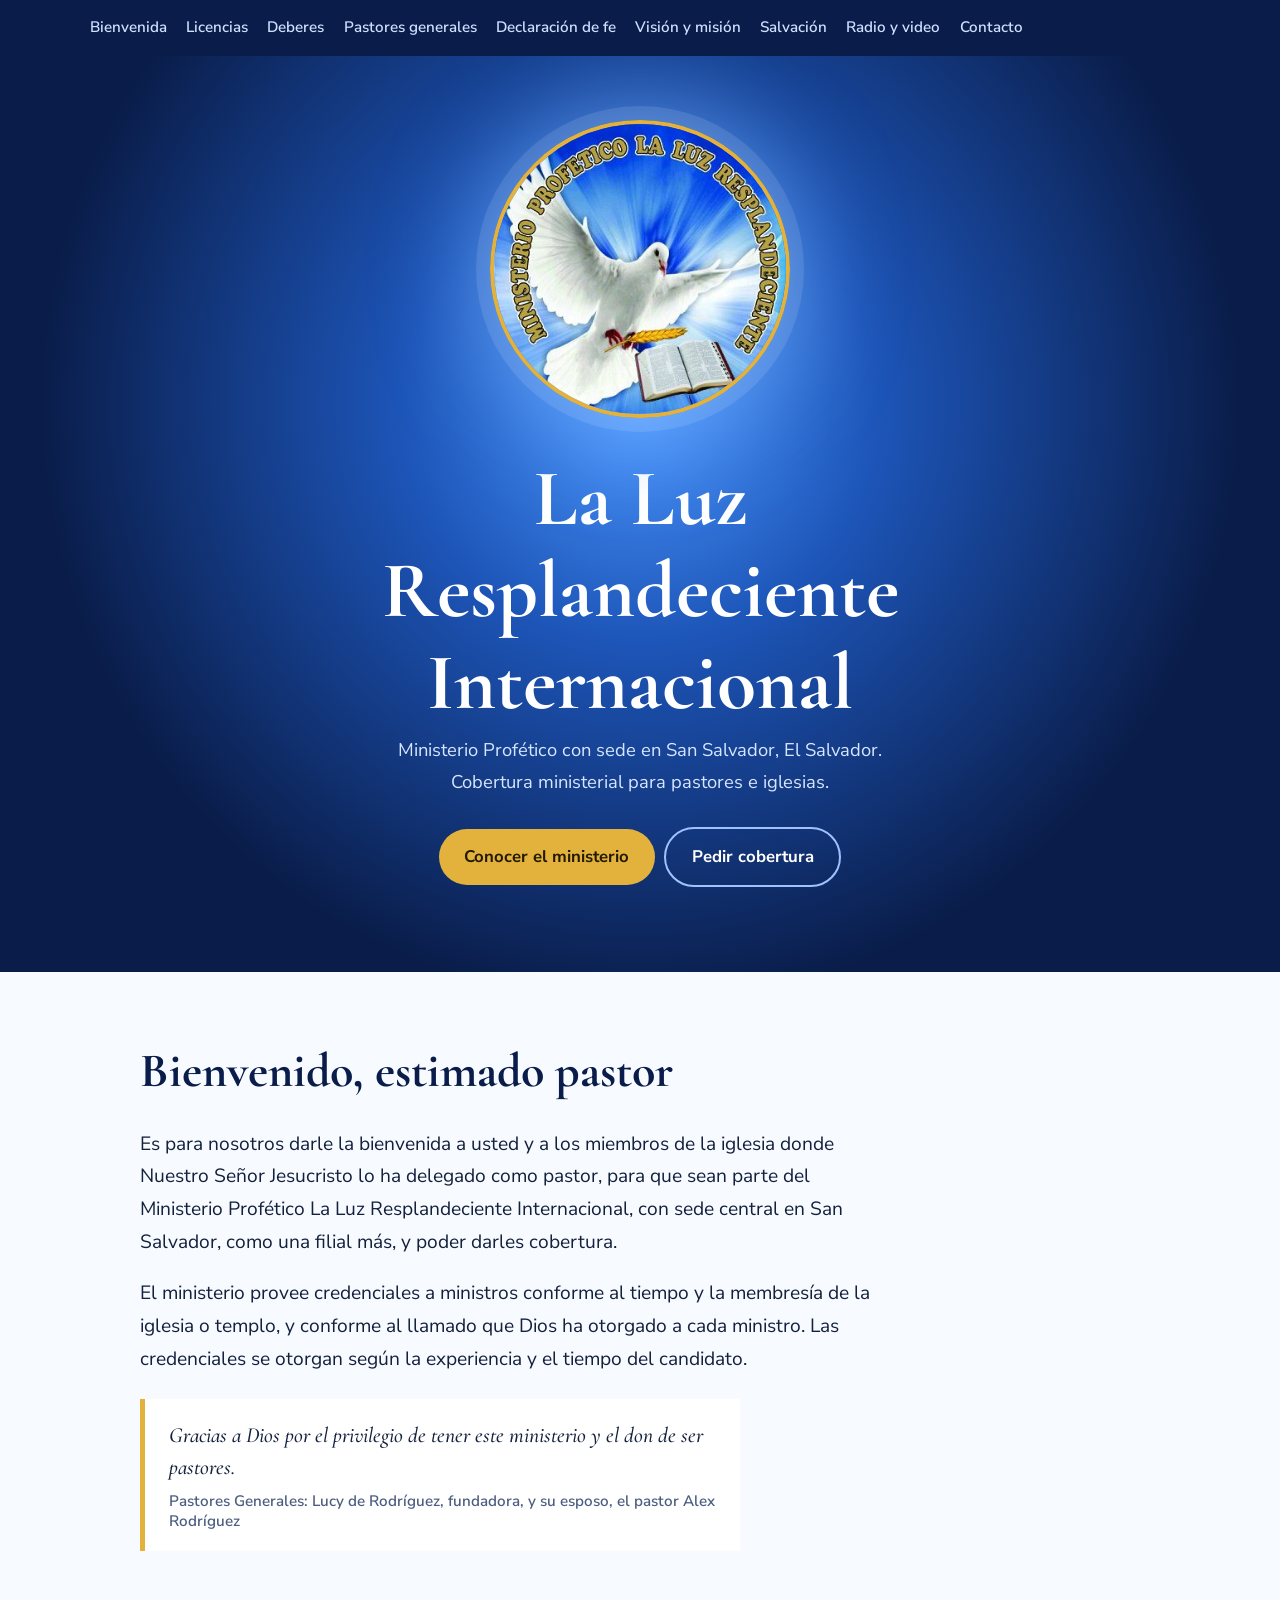
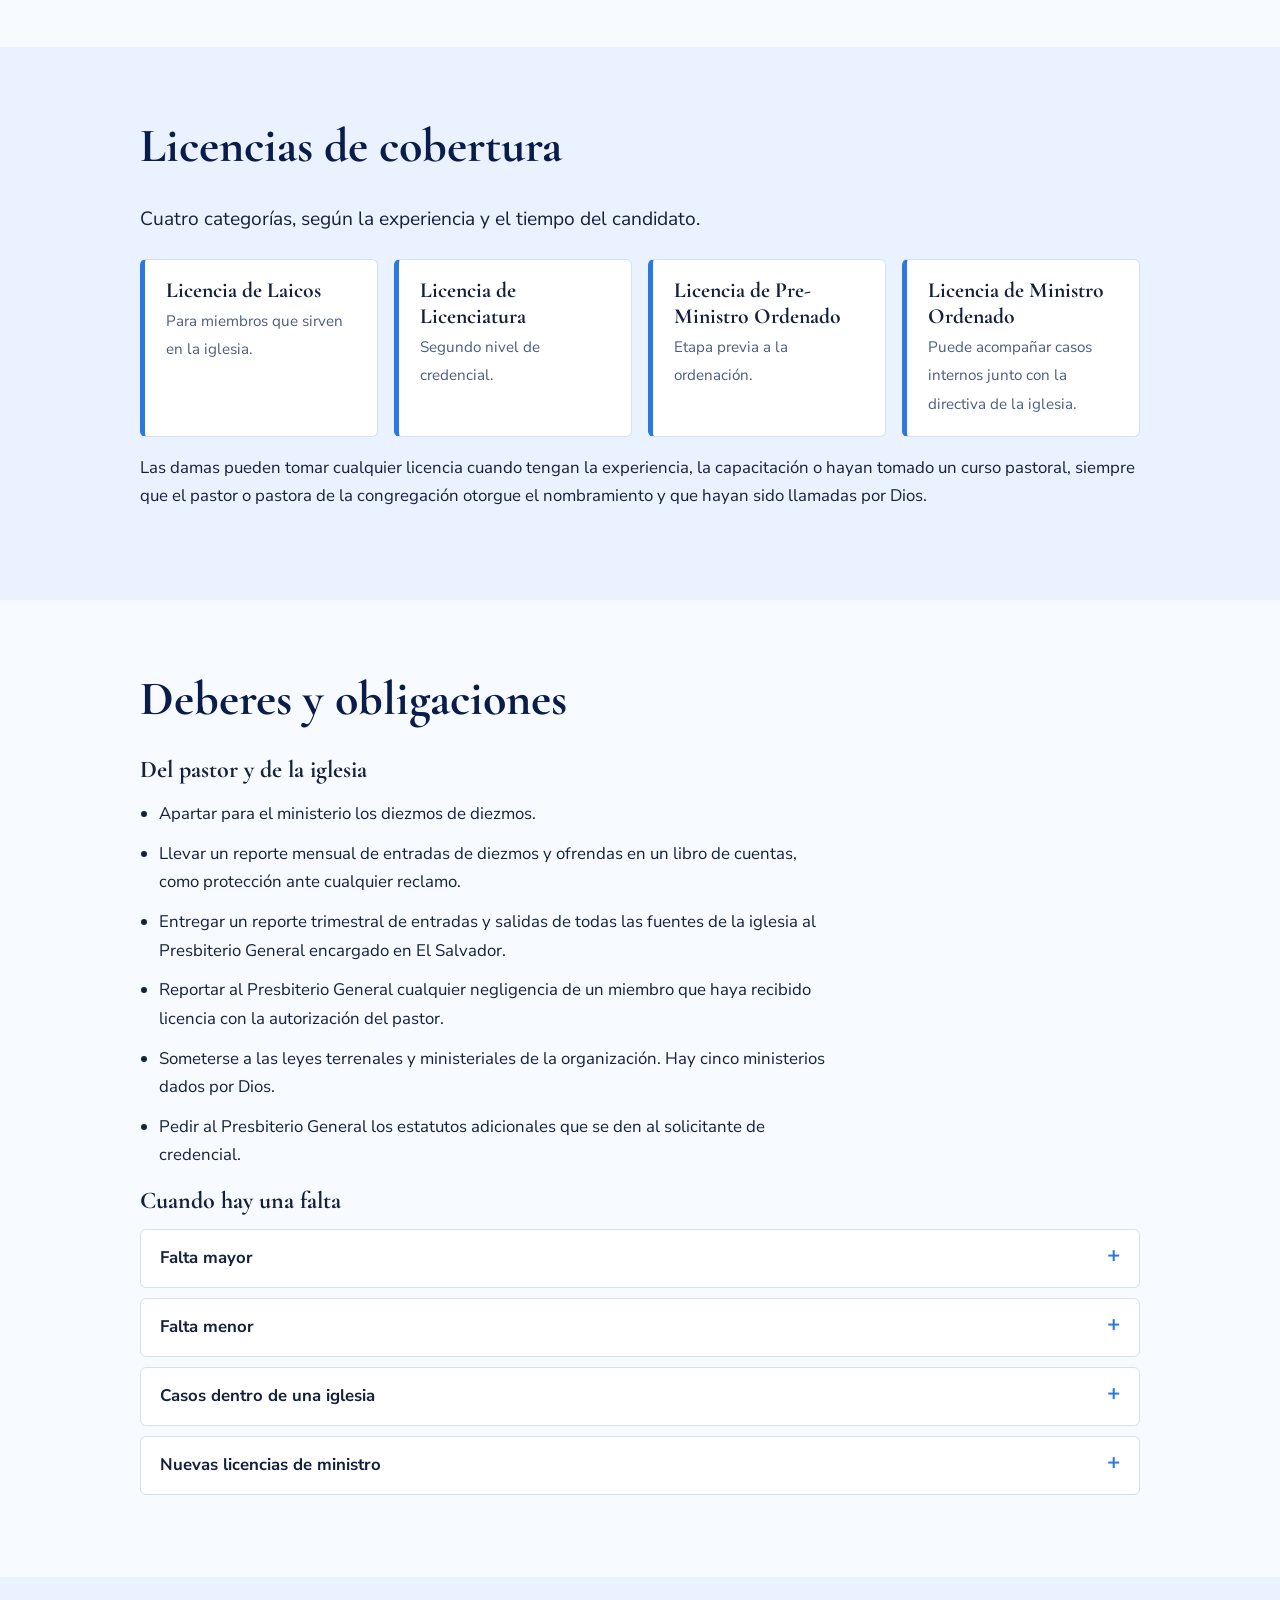
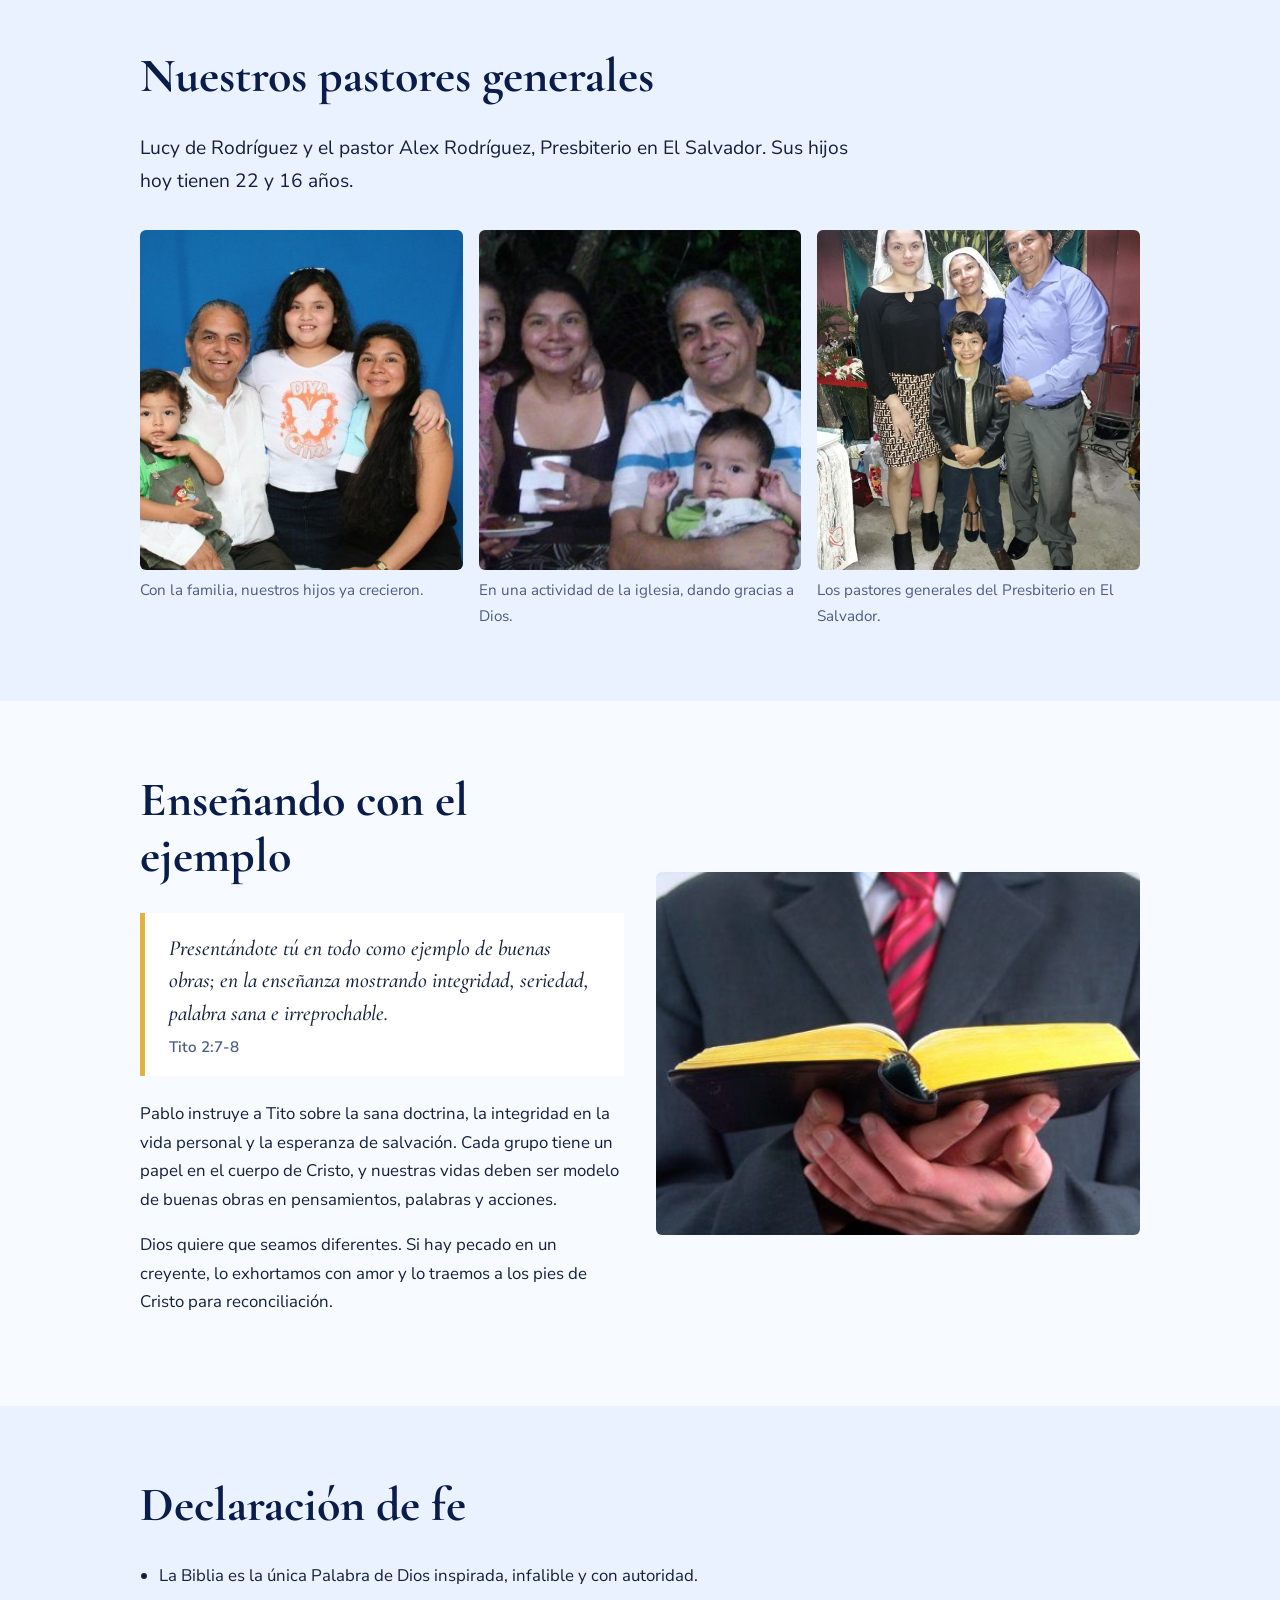
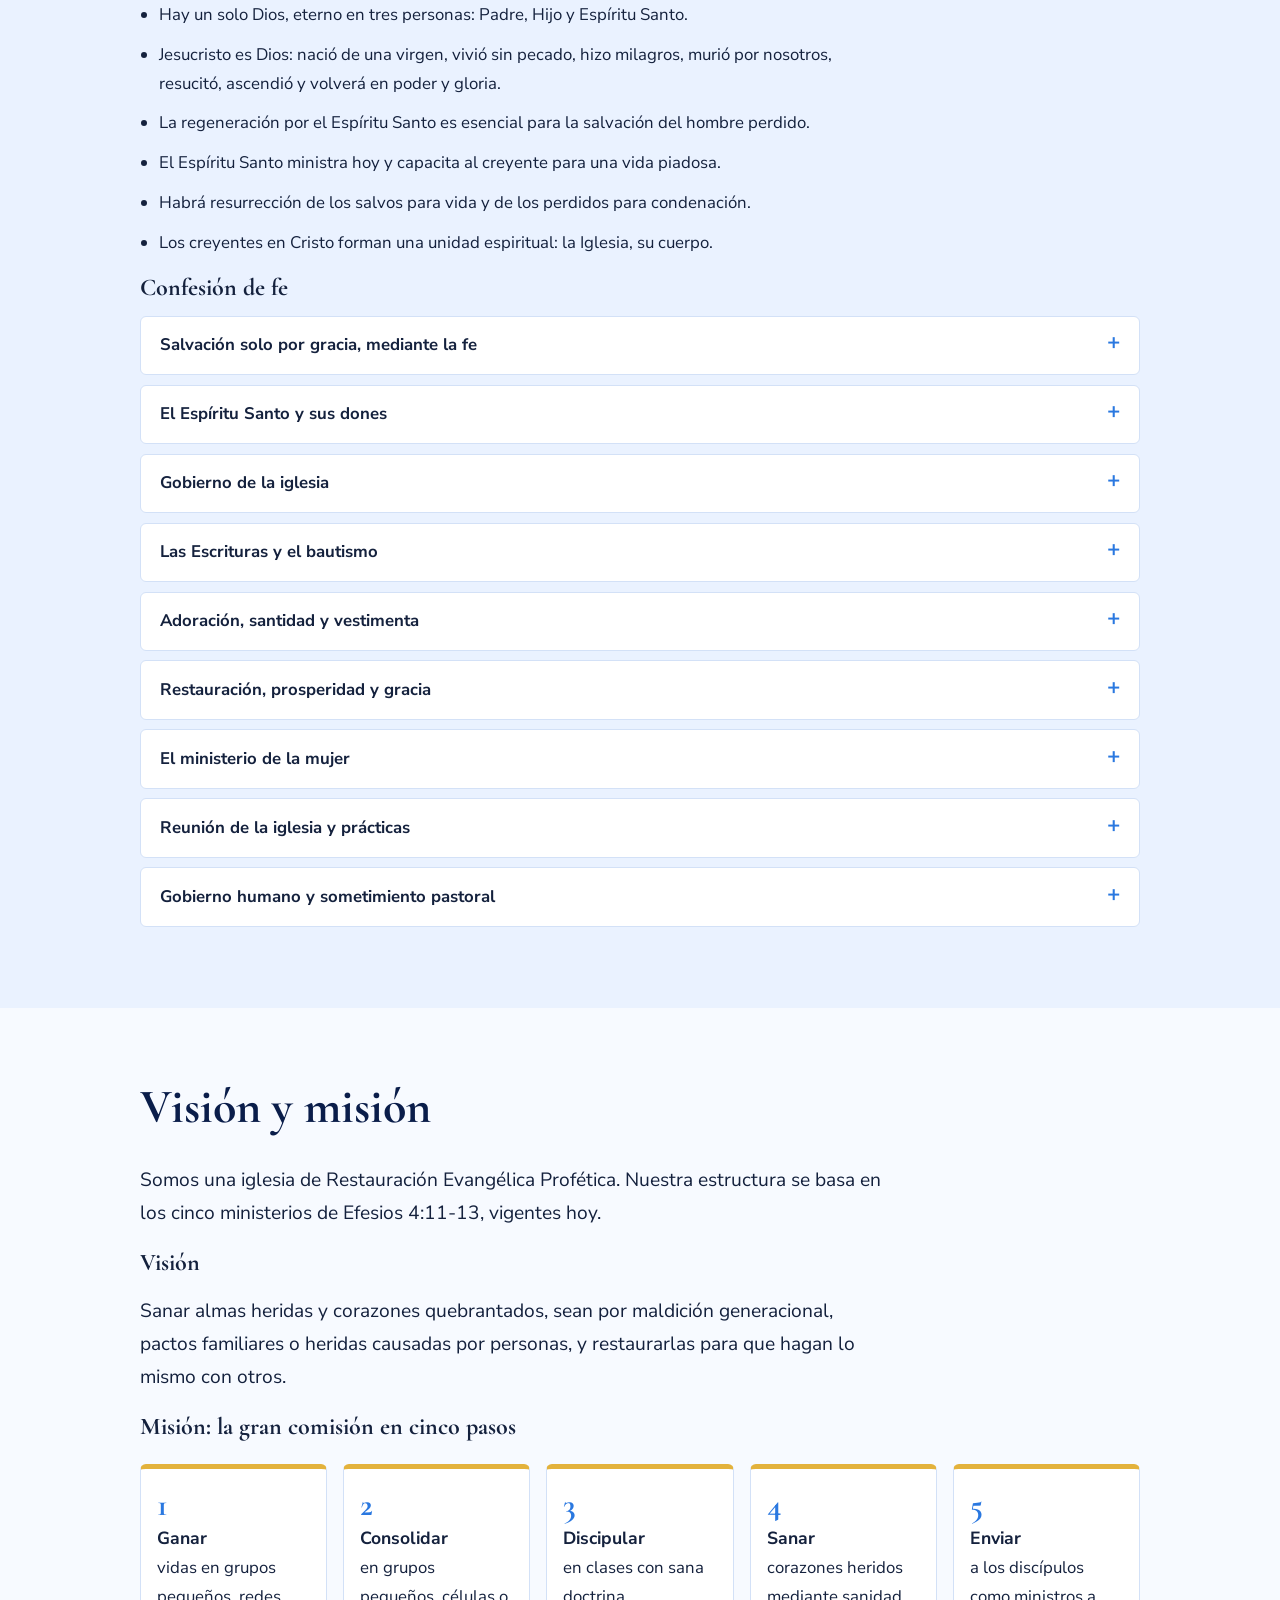
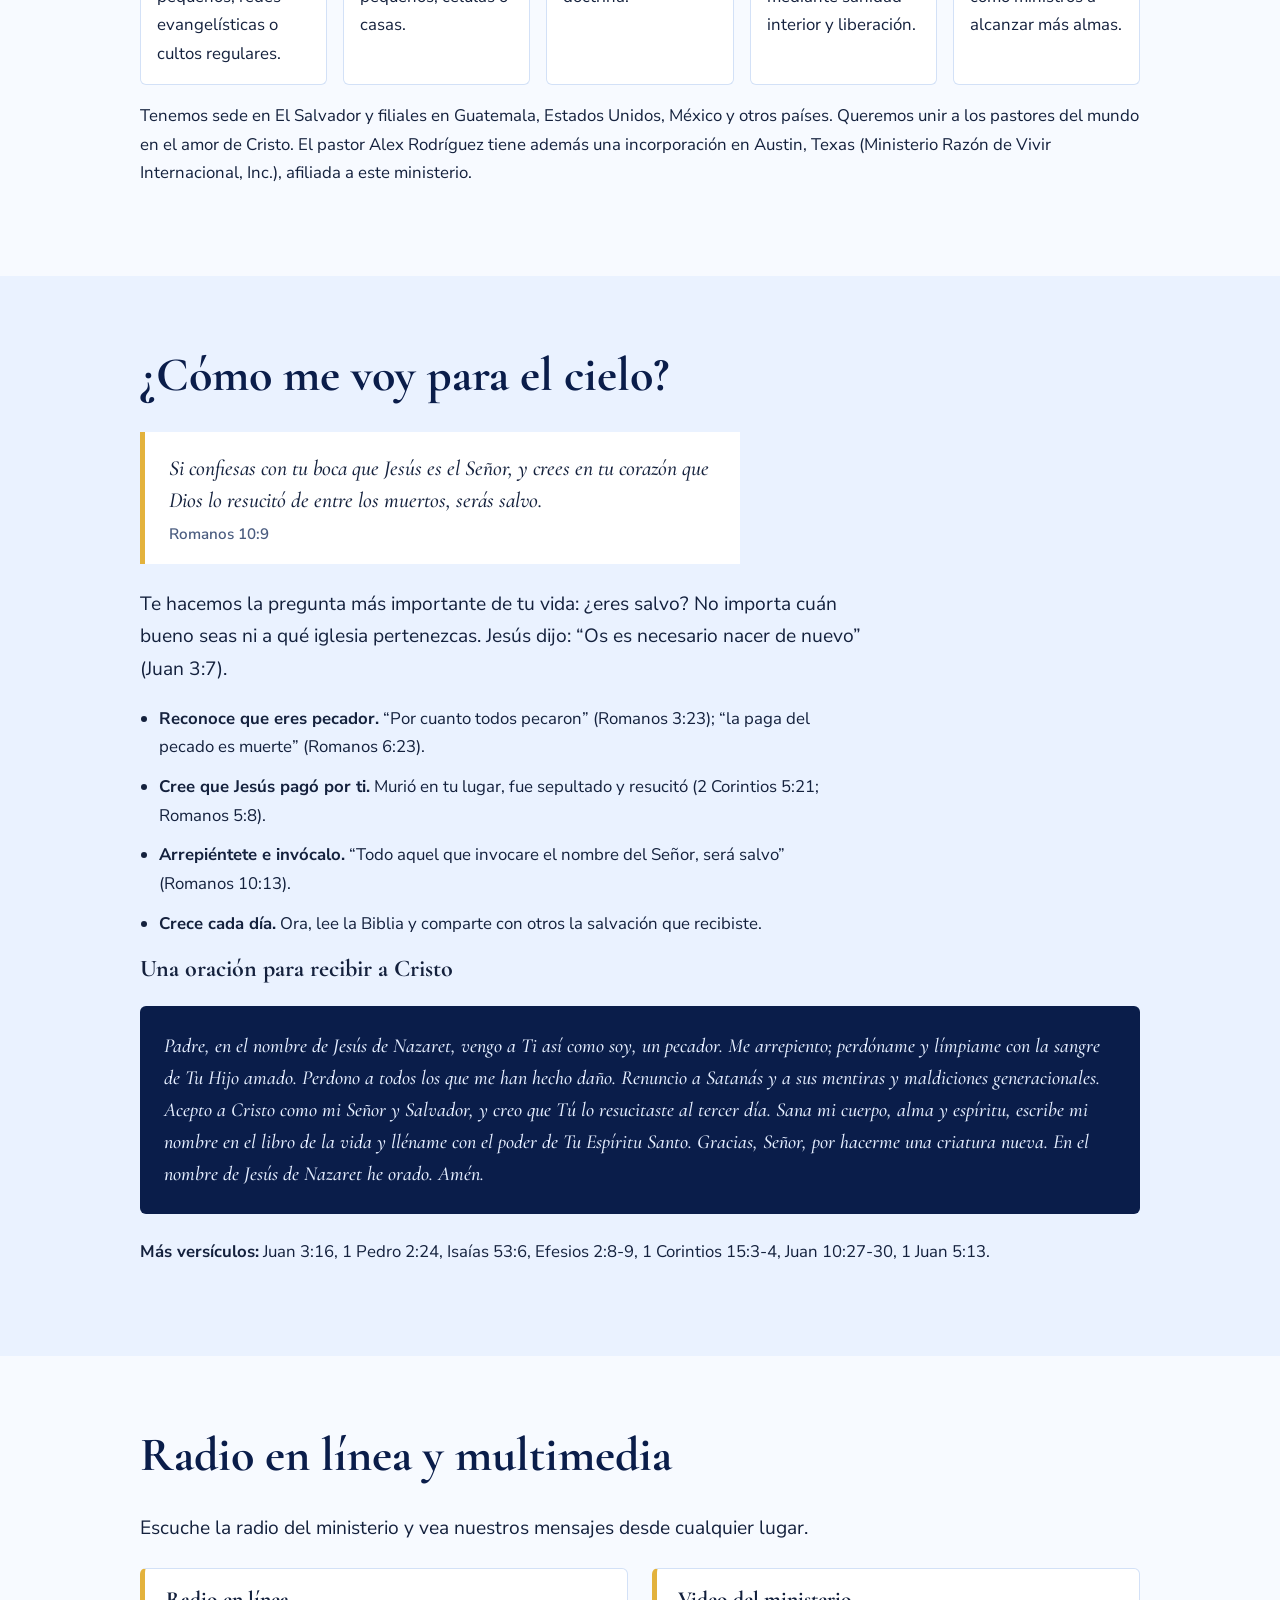
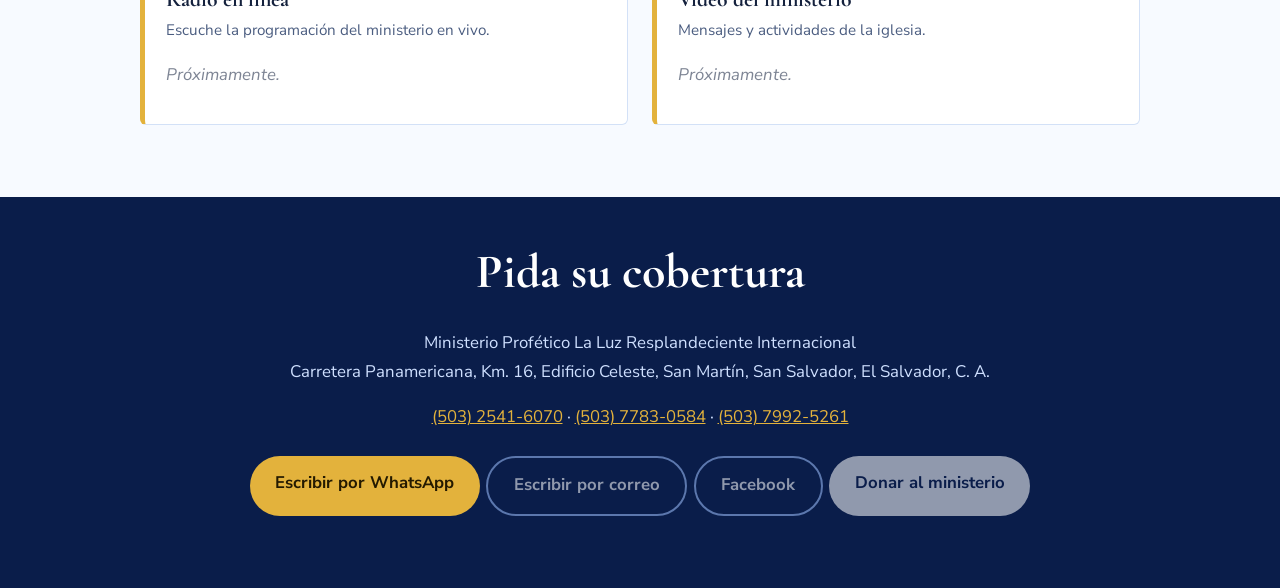
==== index.html @ 0fede885 "Rename Index.html to index.html" ====
<!DOCTYPE html>
<html lang="es">
<head>
<meta charset="utf-8">
<meta name="viewport" content="width=device-width, initial-scale=1, viewport-fit=cover">
<title>Ministerio Profético La Luz Resplandeciente Internacional</title>
<link rel="stylesheet" href="https://fonts.googleapis.com/css2?family=Cormorant+Garamond:ital,wght@0,500;0,700;1,500&family=Nunito+Sans:wght@400;600;700&display=swap">
<style>
:root{--night:#0a1d4a;--sky:#2a78e0;--mist:#eaf2ff;--gold:#e3b23c;--bg:#f7faff;--ink:#14213d;--card:#fff;--line:#d3e1f7;--mute:#4b5d80;
box-sizing:border-box;padding-top:env(safe-area-inset-top,0px);padding-bottom:env(safe-area-inset-bottom,0px)}
@media (prefers-color-scheme:dark){:root:not([data-theme="light"]){--bg:#0a1430;--ink:#e8efff;--card:#12214a;--line:#25407f;--mute:#a9bbe0;--mist:#10234f}}
:root[data-theme="dark"]{--bg:#0a1430;--ink:#e8efff;--card:#12214a;--line:#25407f;--mute:#a9bbe0;--mist:#10234f}
html{scroll-behavior:smooth;scroll-padding-top:calc(64px + env(safe-area-inset-top,0px))}
*{box-sizing:border-box}
body{margin:0;background:var(--bg);color:var(--ink);font:400 1.05rem/1.7 "Nunito Sans",system-ui,sans-serif}
h1,h2,h3{font-family:"Cormorant Garamond",Georgia,serif;line-height:1.15;margin:0 0 .6em}
h2{font-size:clamp(2rem,5vw,3rem);color:var(--night)}
@media (prefers-color-scheme:dark){:root:not([data-theme="light"]) h2{color:#fff}}
h3{font-size:1.5rem}
a{color:var(--sky)}
:focus-visible{outline:3px solid var(--gold);outline-offset:3px}
nav{position:sticky;top:0;z-index:20;background:var(--night);padding:0 1rem;padding-top:env(safe-area-inset-top,0px)}
nav div{max-width:1100px;margin:auto;display:flex;gap:1.2rem;overflow-x:auto;white-space:nowrap;height:56px;align-items:center}
nav a{color:#cfe0ff;text-decoration:none;font-weight:600;font-size:.95rem}
nav a:hover{color:var(--gold)}
.hero{background:radial-gradient(circle at 50% 38%,#4b97ff 0,#1d55b8 28%,var(--night) 70%);color:#fff;text-align:center;padding:4rem 1.2rem 5rem;overflow:hidden}
.hero img{width:min(300px,68vw);border-radius:50%;border:4px solid var(--gold);box-shadow:0 0 0 14px rgba(255,255,255,.1),0 0 90px 20px rgba(120,180,255,.55);animation:glow 3s ease-out both}
@keyframes glow{from{box-shadow:0 0 0 0 rgba(255,255,255,0),0 0 0 0 rgba(120,180,255,0);opacity:0}to{opacity:1}}
.hero h1{font-size:clamp(2.4rem,8vw,5rem);margin:1.6rem auto .3rem;max-width:15ch}
.hero p{max-width:46ch;margin:0 auto 1.6rem;color:#d7e6ff;font-size:1.15rem}
.btn{display:inline-block;background:var(--gold);color:#241a00;font-weight:700;text-decoration:none;padding:.85rem 1.6rem;border-radius:999px;margin:.3rem}
.btn.alt{background:transparent;color:#fff;border:2px solid #9fc2ff}
section{padding:4.5rem 1.2rem}
section:nth-of-type(even){background:var(--mist)}
.w{max-width:1000px;margin:auto}
.lead{font-size:1.2rem;max-width:62ch}
.grid{display:grid;gap:1rem;grid-template-columns:repeat(auto-fit,minmax(220px,1fr));margin-top:1.5rem}
.box{background:var(--card);border:1px solid var(--line);border-left:5px solid var(--sky);border-radius:6px;padding:1.1rem 1.3rem}
.box b{display:block;font:700 1.35rem/1.2 "Cormorant Garamond",serif;margin-bottom:.2rem}
.box span{color:var(--mute);font-size:.95rem}
ul.t{padding-left:1.2rem}ul.t li{margin:.7rem 0;max-width:68ch}
.fam{display:grid;gap:1rem;grid-template-columns:repeat(auto-fit,minmax(240px,1fr));margin-top:2rem}
.fam figure{margin:0}
.fam img{width:100%;height:340px;object-fit:cover;border-radius:6px;display:block}
.fam figcaption{font-size:.95rem;color:var(--mute);padding-top:.5rem}
blockquote{margin:1.5rem 0;padding:1.2rem 1.5rem;border-left:5px solid var(--gold);background:var(--card);font:italic 500 1.35rem/1.5 "Cormorant Garamond",serif;max-width:60ch}
blockquote cite{display:block;font:600 .95rem "Nunito Sans",sans-serif;color:var(--mute);margin-top:.5rem}
details{background:var(--card);border:1px solid var(--line);border-radius:6px;margin:.6rem 0}
summary{cursor:pointer;padding:.9rem 1.2rem;font-weight:700;list-style:none}
summary::-webkit-details-marker{display:none}
summary::after{content:"+";float:right;color:var(--sky);font-size:1.4rem;line-height:1}
details[open] summary::after{content:"–"}
details p{margin:0;padding:0 1.2rem 1.1rem}
.steps{counter-reset:s;display:grid;gap:1rem;grid-template-columns:repeat(auto-fit,minmax(170px,1fr));padding:0;list-style:none;margin-top:1.5rem}
.steps li{counter-increment:s;background:var(--card);border:1px solid var(--line);border-top:5px solid var(--gold);border-radius:6px;padding:1rem}
.steps li::before{content:counter(s);display:block;font:700 2rem "Cormorant Garamond",serif;color:var(--sky)}
.steps b{display:block;font-size:1.1rem}
.split{display:grid;gap:2rem;grid-template-columns:repeat(auto-fit,minmax(300px,1fr));align-items:center}
.split img{width:100%;border-radius:6px;max-height:420px;object-fit:cover}
.pray{background:var(--night);color:#e5eeff;padding:1.5rem;border-radius:6px;font:italic 500 1.25rem/1.6 "Cormorant Garamond",serif;margin-top:1.5rem}
footer{background:var(--night);color:#cfe0ff;text-align:center;padding:3rem 1.2rem}
footer a{color:var(--gold)}
.media{display:grid;gap:1.5rem;grid-template-columns:repeat(auto-fit,minmax(300px,1fr));margin-top:1.5rem}
.media .box{border-left-color:var(--gold)}
.media audio,.media video{width:100%;margin-top:.8rem;border-radius:6px;background:#000}
.off{opacity:.55;pointer-events:none}
.cta{display:flex;flex-wrap:wrap;justify-content:center;gap:.4rem;margin:1.5rem 0}
.cta .btn{margin:0}
.cta .btn.alt{color:#fff}
.don{background:#fff;color:var(--night)}
@media (prefers-reduced-motion:reduce){*{animation:none!important;scroll-behavior:auto!important}}
</style>
</head>
<body>
<nav><div>
<a href="#bienvenida">Bienvenida</a><a href="#licencias">Licencias</a><a href="#deberes">Deberes</a><a href="#pastores">Pastores generales</a><a href="#fe">Declaración de fe</a><a href="#vision">Visión y misión</a><a href="#salvacion">Salvación</a><a href="#multimedia">Radio y video</a><a href="#contacto">Contacto</a>
</div></nav>

<header class="hero">
<img src="[data-uri]" alt="Logotipo del Ministerio Profético La Luz Resplandeciente: una paloma sobre una Biblia abierta">
<h1>La Luz Resplandeciente Internacional</h1>
<p>Ministerio Profético con sede en San Salvador, El Salvador. Cobertura ministerial para pastores e iglesias.</p>
<a class="btn" href="#bienvenida">Conocer el ministerio</a><a class="btn alt" href="#contacto">Pedir cobertura</a>
</header>

<section id="bienvenida"><div class="w">
<h2>Bienvenido, estimado pastor</h2>
<p class="lead">Es para nosotros darle la bienvenida a usted y a los miembros de la iglesia donde Nuestro Señor Jesucristo lo ha delegado como pastor, para que sean parte del Ministerio Profético La Luz Resplandeciente Internacional, con sede central en San Salvador, como una filial más, y poder darles cobertura.</p>
<p class="lead">El ministerio provee credenciales a ministros conforme al tiempo y la membresía de la iglesia o templo, y conforme al llamado que Dios ha otorgado a cada ministro. Las credenciales se otorgan según la experiencia y el tiempo del candidato.</p>
<blockquote>Gracias a Dios por el privilegio de tener este ministerio y el don de ser pastores.<cite>Pastores Generales: Lucy de Rodríguez, fundadora, y su esposo, el pastor Alex Rodríguez</cite></blockquote>
</div></section>

<section id="licencias"><div class="w">
<h2>Licencias de cobertura</h2>
<p class="lead">Cuatro categorías, según la experiencia y el tiempo del candidato.</p>
<div class="grid">
<div class="box"><b>Licencia de Laicos</b><span>Para miembros que sirven en la iglesia.</span></div>
<div class="box"><b>Licencia de Licenciatura</b><span>Segundo nivel de credencial.</span></div>
<div class="box"><b>Licencia de Pre-Ministro Ordenado</b><span>Etapa previa a la ordenación.</span></div>
<div class="box"><b>Licencia de Ministro Ordenado</b><span>Puede acompañar casos internos junto con la directiva de la iglesia.</span></div>
</div>
<p>Las damas pueden tomar cualquier licencia cuando tengan la experiencia, la capacitación o hayan tomado un curso pastoral, siempre que el pastor o pastora de la congregación otorgue el nombramiento y que hayan sido llamadas por Dios.</p>
</div></section>

<section id="deberes"><div class="w">
<h2>Deberes y obligaciones</h2>
<h3>Del pastor y de la iglesia</h3>
<ul class="t">
<li>Apartar para el ministerio los diezmos de diezmos.</li>
<li>Llevar un reporte mensual de entradas de diezmos y ofrendas en un libro de cuentas, como protección ante cualquier reclamo.</li>
<li>Entregar un reporte trimestral de entradas y salidas de todas las fuentes de la iglesia al Presbiterio General encargado en El Salvador.</li>
<li>Reportar al Presbiterio General cualquier negligencia de un miembro que haya recibido licencia con la autorización del pastor.</li>
<li>Someterse a las leyes terrenales y ministeriales de la organización. Hay cinco ministerios dados por Dios.</li>
<li>Pedir al Presbiterio General los estatutos adicionales que se den al solicitante de credencial.</li>
</ul>
<h3>Cuando hay una falta</h3>
<details><summary>Falta mayor</summary><p>Se estudia el caso y se entrega la investigación por escrito al Presbiterio General. Si es de carácter grave, el ministro es expulsado de inmediato y entrega su credencial. En algunos casos se entrega a la justicia civil.</p></details>
<details><summary>Falta menor</summary><p>Se lleva ante el Presbiterio General, que impone una disciplina. Si el ministro la acepta, se somete a ella ante el Presbiterio y la Mesa Directiva.</p></details>
<details><summary>Casos dentro de una iglesia</summary><p>Un Ministro Ordenado puede resolverlos con la directiva de la iglesia. Si la iglesia no puede sancionar una falta, llama al Presbiterio General.</p></details>
<details><summary>Nuevas licencias de ministro</summary><p>Si un Ministro Ordenado quiere que un miembro oficial reciba licencia, lo presenta por escrito al Presbiterio General, que estudia el caso. También puede otorgarle una Licencia de Oficial de la Iglesia.</p></details>
</div></section>

<section id="pastores"><div class="w">
<h2>Nuestros pastores generales</h2>
<p class="lead">Lucy de Rodríguez y el pastor Alex Rodríguez, Presbiterio en El Salvador. Sus hijos hoy tienen 22 y 16 años.</p>
<div class="fam">
<figure><img src="[data-uri]" alt="Los pastores generales con sus hijos" loading="lazy"><figcaption>Con la familia, nuestros hijos ya crecieron.</figcaption></figure>
<figure><img src="[data-uri]" alt="Los pastores en una actividad de la iglesia" loading="lazy"><figcaption>En una actividad de la iglesia, dando gracias a Dios.</figcaption></figure>
<figure><img src="[data-uri]" alt="Los pastores generales con su hijo y colaboradoras" loading="lazy"><figcaption>Los pastores generales del Presbiterio en El Salvador.</figcaption></figure>
</div>
</div></section>

<section id="tito"><div class="w split">
<div>
<h2>Enseñando con el ejemplo</h2>
<blockquote>Presentándote tú en todo como ejemplo de buenas obras; en la enseñanza mostrando integridad, seriedad, palabra sana e irreprochable.<cite>Tito 2:7-8</cite></blockquote>
<p>Pablo instruye a Tito sobre la sana doctrina, la integridad en la vida personal y la esperanza de salvación. Cada grupo tiene un papel en el cuerpo de Cristo, y nuestras vidas deben ser modelo de buenas obras en pensamientos, palabras y acciones.</p>
<p>Dios quiere que seamos diferentes. Si hay pecado en un creyente, lo exhortamos con amor y lo traemos a los pies de Cristo para reconciliación.</p>
</div>
<img src="[data-uri]" alt="Manos sosteniendo una Biblia abierta" loading="lazy">
</div></section>

<section id="fe"><div class="w">
<h2>Declaración de fe</h2>
<ul class="t">
<li>La Biblia es la única Palabra de Dios inspirada, infalible y con autoridad.</li>
<li>Hay un solo Dios, eterno en tres personas: Padre, Hijo y Espíritu Santo.</li>
<li>Jesucristo es Dios: nació de una virgen, vivió sin pecado, hizo milagros, murió por nosotros, resucitó, ascendió y volverá en poder y gloria.</li>
<li>La regeneración por el Espíritu Santo es esencial para la salvación del hombre perdido.</li>
<li>El Espíritu Santo ministra hoy y capacita al creyente para una vida piadosa.</li>
<li>Habrá resurrección de los salvos para vida y de los perdidos para condenación.</li>
<li>Los creyentes en Cristo forman una unidad espiritual: la Iglesia, su cuerpo.</li>
</ul>
<h3>Confesión de fe</h3>
<details><summary>Salvación solo por gracia, mediante la fe</summary><p>Creemos en Jesucristo, Dios verdadero y hombre verdadero, que murió en la cruz por nuestros pecados y resucitó al tercer día. El hombre alcanza salvación solo por la fe en Él, por su gracia (Efesios 2:8-9).</p></details>
<details><summary>El Espíritu Santo y sus dones</summary><p>Creemos en la deidad y personalidad del Espíritu Santo y en la plena manifestación de sus dones para una vida de poder y para cumplir la gran comisión.</p></details>
<details><summary>Gobierno de la iglesia</summary><p>Se establece en el orden de Efesios 4:11-12: apóstoles, profetas, evangelistas, pastores y maestros, para edificación del cuerpo de Cristo.</p></details>
<details><summary>Las Escrituras y el bautismo</summary><p>Aceptamos el canon de 66 libros (39 del Antiguo y 27 del Nuevo Testamento) como única fuente de doctrina. Creemos en el bautismo en agua por inmersión como obediencia y testimonio de fe; no tiene poder salvador.</p></details>
<details><summary>Adoración, santidad y vestimenta</summary><p>Adoramos en espíritu y en verdad, con libertad, gozo, reverencia y respeto. La santidad es una vida, no un vestir específico; la salvación no depende de la vestimenta.</p></details>
<details><summary>Restauración, prosperidad y gracia</summary><p>La iglesia está llamada a restaurar, ayudar, levantar, consolar, perdonar y exhortar, no a juzgar ni maltratar. Creemos en una vida victoriosa y en que la prosperidad llega como consecuencia de la santidad. Vivimos bajo la gracia, no bajo la ley ceremonial.</p></details>
<details><summary>El ministerio de la mujer</summary><p>Creemos en el ministerio de la mujer, llamada y capacitada por el Espíritu Santo, que no hace acepción de personas (Hechos 2:17-18; Gálatas 3:28).</p></details>
<details><summary>Reunión de la iglesia y prácticas</summary><p>Un día a la semana la iglesia se congrega en el templo para llevar ofrendas y tomar la Cena del Señor; el resto de la semana se reúne en casas. Practicamos el matrimonio entre hombre y mujer, la presentación de niños, la Santa Cena y los diezmos y ofrendas.</p></details>
<details><summary>Gobierno humano y sometimiento pastoral</summary><p>El gobierno humano es institución de Dios; respetamos los símbolos patrios sin venerarlos. Enseñamos al pueblo a sujetarse a sus pastores (Hebreos 13:17), y recordamos a los pastores que no deben maltratar a las ovejas ni aprovecharse de su nobleza.</p></details>
</div></section>

<section id="vision"><div class="w">
<h2>Visión y misión</h2>
<p class="lead">Somos una iglesia de Restauración Evangélica Profética. Nuestra estructura se basa en los cinco ministerios de Efesios 4:11-13, vigentes hoy.</p>
<h3>Visión</h3>
<p class="lead">Sanar almas heridas y corazones quebrantados, sean por maldición generacional, pactos familiares o heridas causadas por personas, y restaurarlas para que hagan lo mismo con otros.</p>
<h3>Misión: la gran comisión en cinco pasos</h3>
<ol class="steps">
<li><b>Ganar</b>vidas en grupos pequeños, redes evangelísticas o cultos regulares.</li>
<li><b>Consolidar</b>en grupos pequeños, células o casas.</li>
<li><b>Discipular</b>en clases con sana doctrina.</li>
<li><b>Sanar</b>corazones heridos mediante sanidad interior y liberación.</li>
<li><b>Enviar</b>a los discípulos como ministros a alcanzar más almas.</li>
</ol>
<p>Tenemos sede en El Salvador y filiales en Guatemala, Estados Unidos, México y otros países. Queremos unir a los pastores del mundo en el amor de Cristo. El pastor Alex Rodríguez tiene además una incorporación en Austin, Texas (Ministerio Razón de Vivir Internacional, Inc.), afiliada a este ministerio.</p>
</div></section>

<section id="salvacion"><div class="w">
<h2>¿Cómo me voy para el cielo?</h2>
<blockquote>Si confiesas con tu boca que Jesús es el Señor, y crees en tu corazón que Dios lo resucitó de entre los muertos, serás salvo.<cite>Romanos 10:9</cite></blockquote>
<p class="lead">Te hacemos la pregunta más importante de tu vida: ¿eres salvo? No importa cuán bueno seas ni a qué iglesia pertenezcas. Jesús dijo: “Os es necesario nacer de nuevo” (Juan 3:7).</p>
<ul class="t">
<li><b>Reconoce que eres pecador.</b> “Por cuanto todos pecaron” (Romanos 3:23); “la paga del pecado es muerte” (Romanos 6:23).</li>
<li><b>Cree que Jesús pagó por ti.</b> Murió en tu lugar, fue sepultado y resucitó (2 Corintios 5:21; Romanos 5:8).</li>
<li><b>Arrepiéntete e invócalo.</b> “Todo aquel que invocare el nombre del Señor, será salvo” (Romanos 10:13).</li>
<li><b>Crece cada día.</b> Ora, lee la Biblia y comparte con otros la salvación que recibiste.</li>
</ul>
<h3>Una oración para recibir a Cristo</h3>
<div class="pray">Padre, en el nombre de Jesús de Nazaret, vengo a Ti así como soy, un pecador. Me arrepiento; perdóname y límpiame con la sangre de Tu Hijo amado. Perdono a todos los que me han hecho daño. Renuncio a Satanás y a sus mentiras y maldiciones generacionales. Acepto a Cristo como mi Señor y Salvador, y creo que Tú lo resucitaste al tercer día. Sana mi cuerpo, alma y espíritu, escribe mi nombre en el libro de la vida y lléname con el poder de Tu Espíritu Santo. Gracias, Señor, por hacerme una criatura nueva. En el nombre de Jesús de Nazaret he orado. Amén.</div>
<p style="margin-top:1.5rem"><b>Más versículos:</b> Juan 3:16, 1 Pedro 2:24, Isaías 53:6, Efesios 2:8-9, 1 Corintios 15:3-4, Juan 10:27-30, 1 Juan 5:13.</p>
</div></section>

<section id="multimedia"><div class="w">
<h2>Radio en línea y multimedia</h2>
<p class="lead">Escuche la radio del ministerio y vea nuestros mensajes desde cualquier lugar.</p>
<div class="media">
<div class="box" id="radioBox"><b>Radio en línea</b><span>Escuche la programación del ministerio en vivo.</span><div id="radioSlot"></div></div>
<div class="box" id="videoBox"><b>Video del ministerio</b><span>Mensajes y actividades de la iglesia.</span><div id="videoSlot"></div></div>
</div>
</div></section>

<footer id="contacto">
<h2 style="color:#fff">Pida su cobertura</h2>
<p>Ministerio Profético La Luz Resplandeciente Internacional<br>Carretera Panamericana, Km. 16, Edificio Celeste, San Martín, San Salvador, El Salvador, C. A.</p>
<p><a href="tel:+50325416070">(503) 2541-6070</a> · <a href="tel:+50377830584">(503) 7783-0584</a> · <a href="tel:+50379925261">(503) 7992-5261</a></p>
<div class="cta">
<a class="btn" data-k="whatsapp" target="_blank" rel="noopener">Escribir por WhatsApp</a>
<a class="btn alt" data-k="email">Escribir por correo</a>
<a class="btn alt" data-k="facebook" target="_blank" rel="noopener">Facebook</a>
<a class="btn don" data-k="donate" target="_blank" rel="noopener">Donar al ministerio</a>
</div>
</footer>
<script>
var C={
 whatsapp:"https://wa.me/50377830584?text=Hola%2C%20quisiera%20informaci%C3%B3n%20sobre%20la%20cobertura%20ministerial",
 email:"",
 facebook:"",
 donate:"",
 radio:"",
 video:""
};
document.querySelectorAll("[data-k]").forEach(function(a){
 var k=a.dataset.k,v=C[k];
 if(!v){a.classList.add("off");a.removeAttribute("href");a.title="Próximamente";return}
 a.href=k==="email"?"mailto:"+v:v;
});
function slot(id,url,kind){
 var s=document.getElementById(id);
 if(!url){s.innerHTML='<p class="off"><i>Próximamente.</i></p>';return}
 var e;
 if(kind==="audio"&&/\.(mp3|aac|ogg)(\?|$)|stream|;$/i.test(url)){e=document.createElement("audio");e.controls=true;e.preload="none";e.src=url}
 else if(kind==="video"&&/\.(mp4|webm|mov)(\?|$)|^data:video|\/_blob\//i.test(url)){e=document.createElement("video");e.controls=true;e.preload="metadata";e.src=url}
 else{e=document.createElement("a");e.className="btn";e.href=url;e.target="_blank";e.rel="noopener";e.textContent=kind==="audio"?"Escuchar la radio":"Ver el video"}
 s.appendChild(e);
}
slot("radioSlot",C.radio,"audio");slot("videoSlot",C.video,"video");
</script>
</body>
</html>
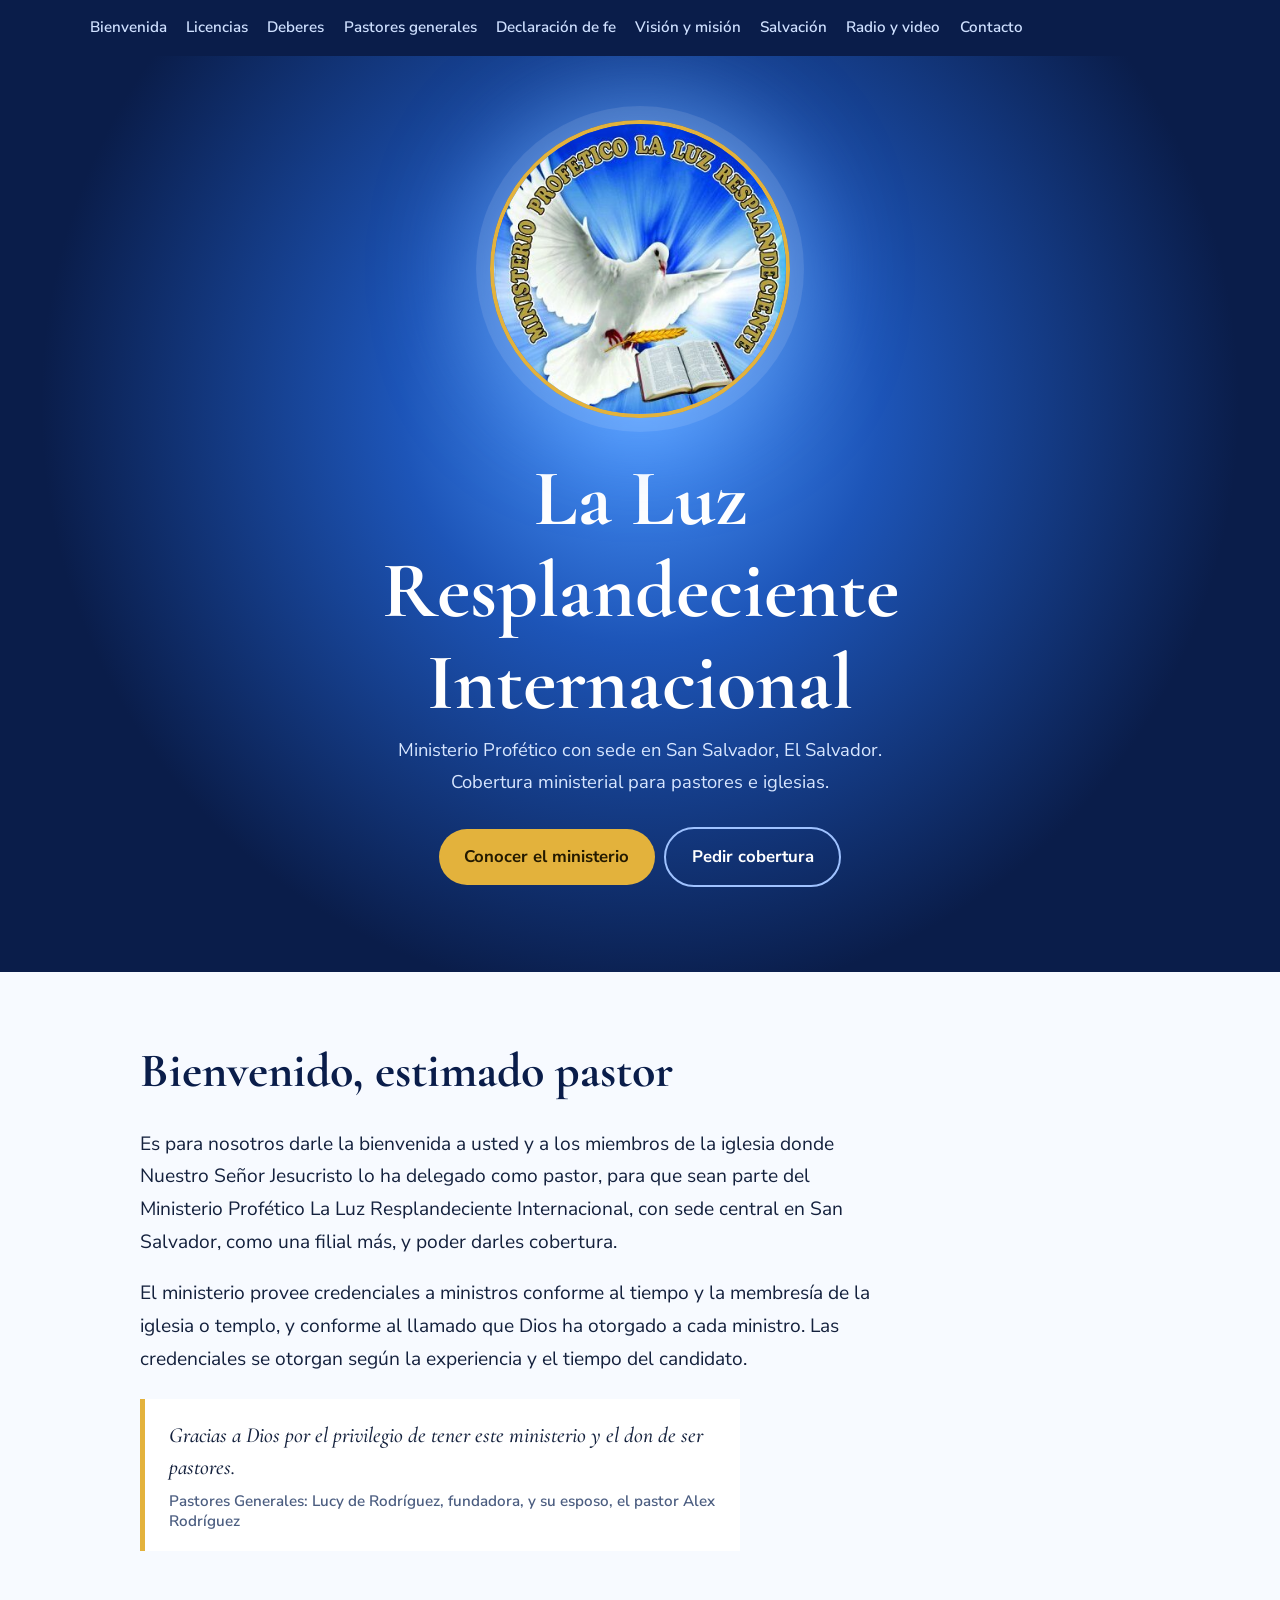
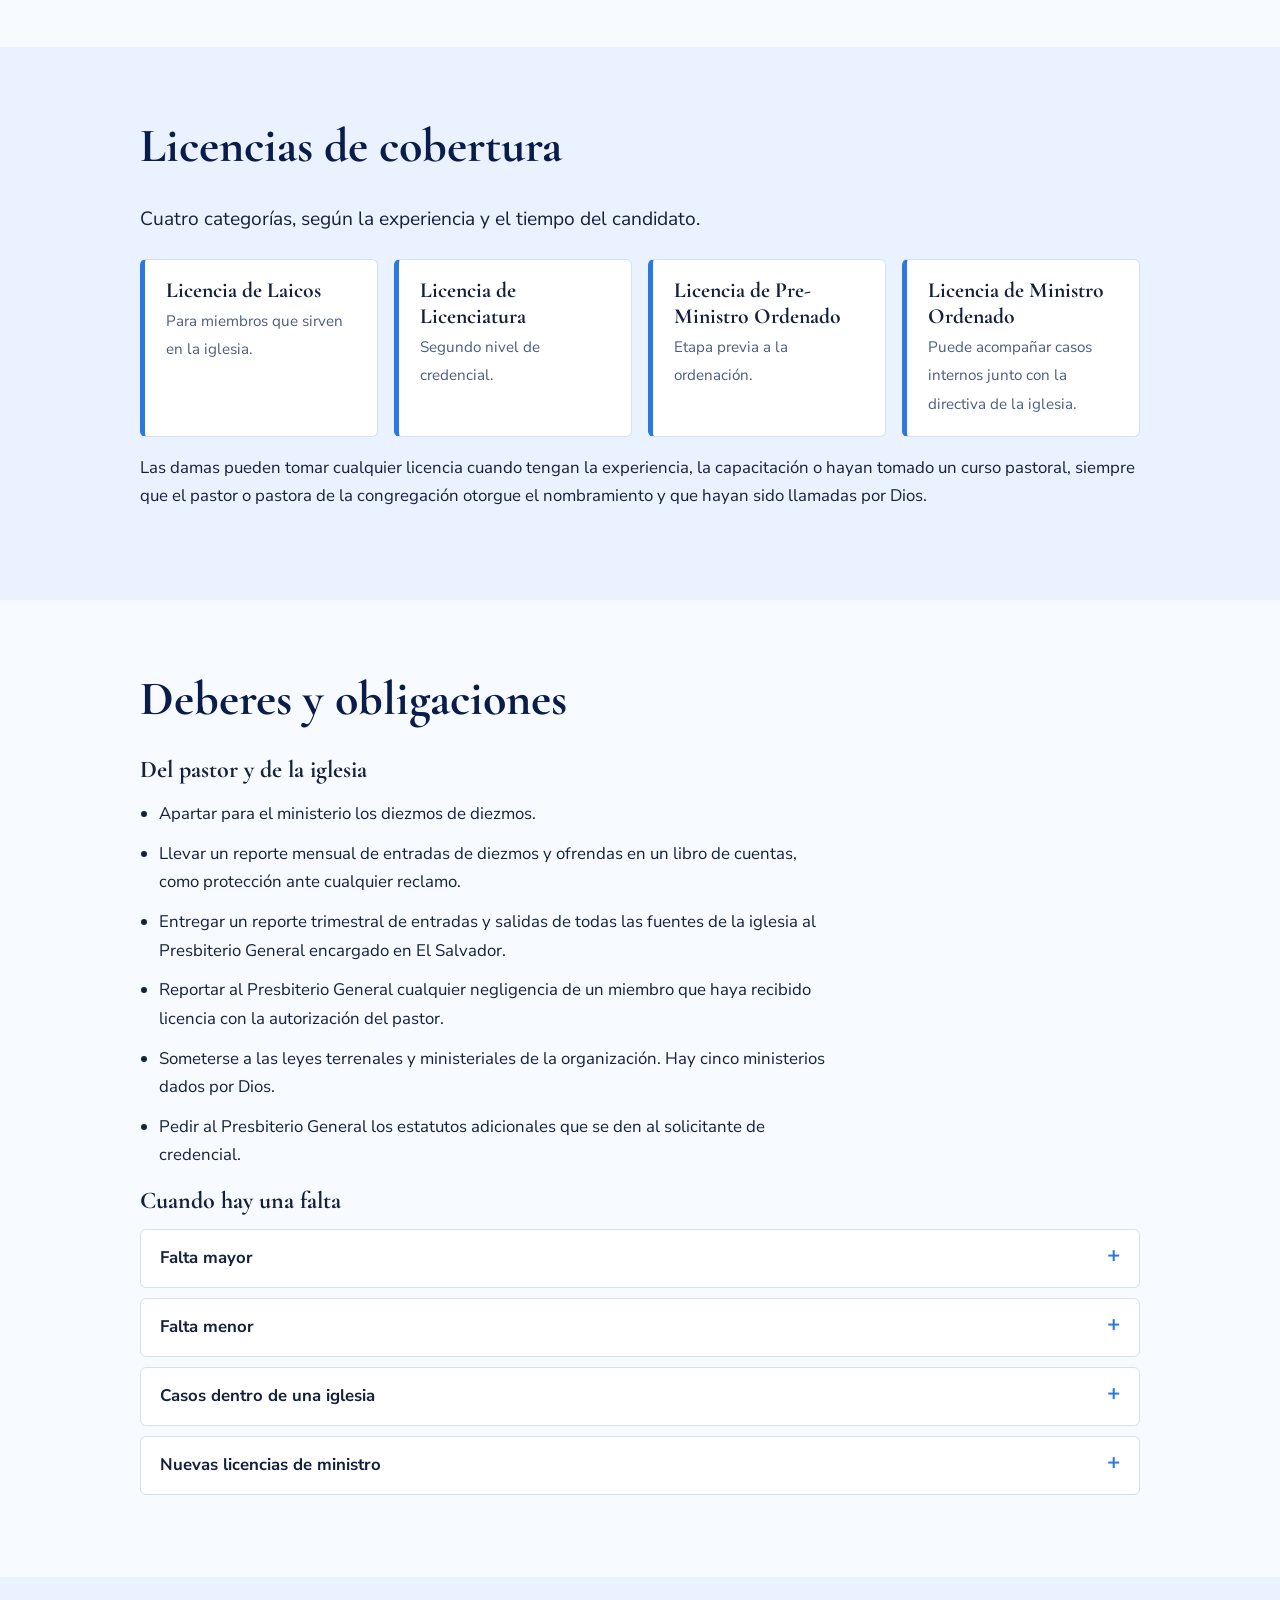
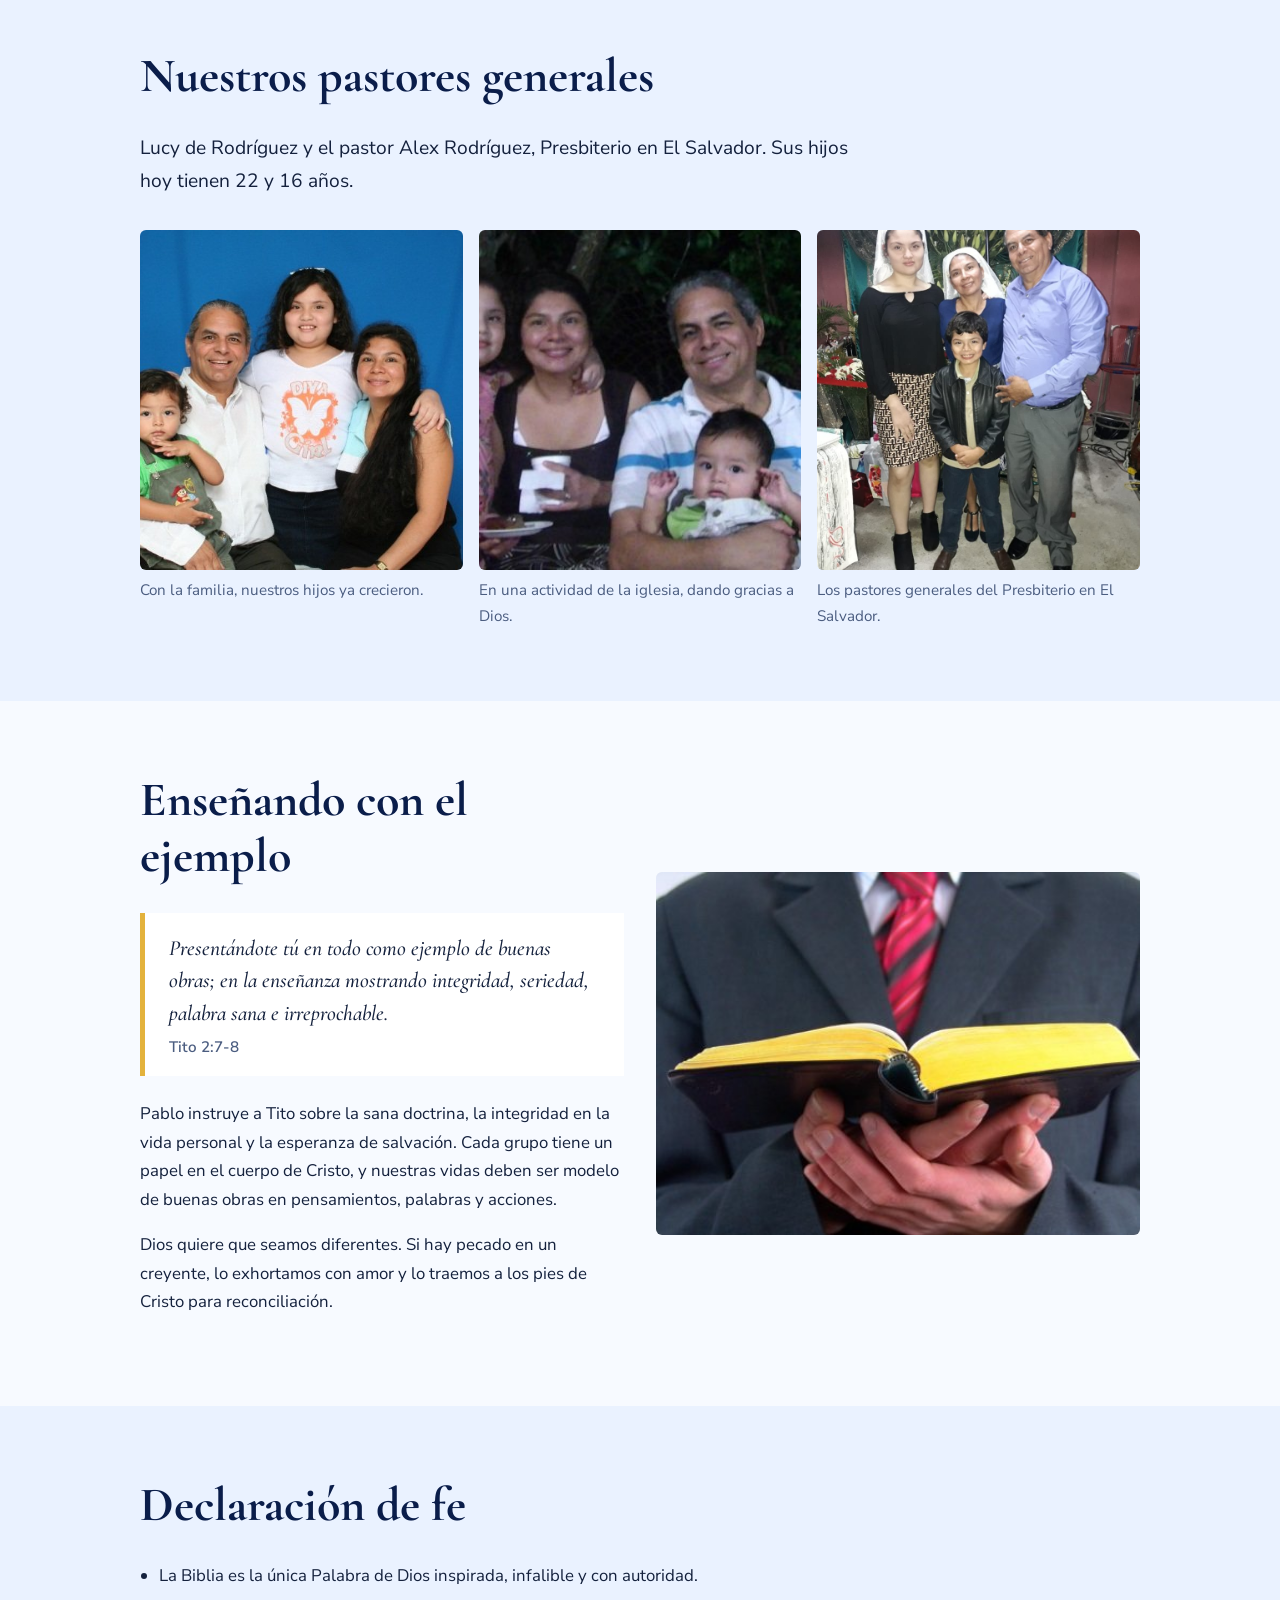
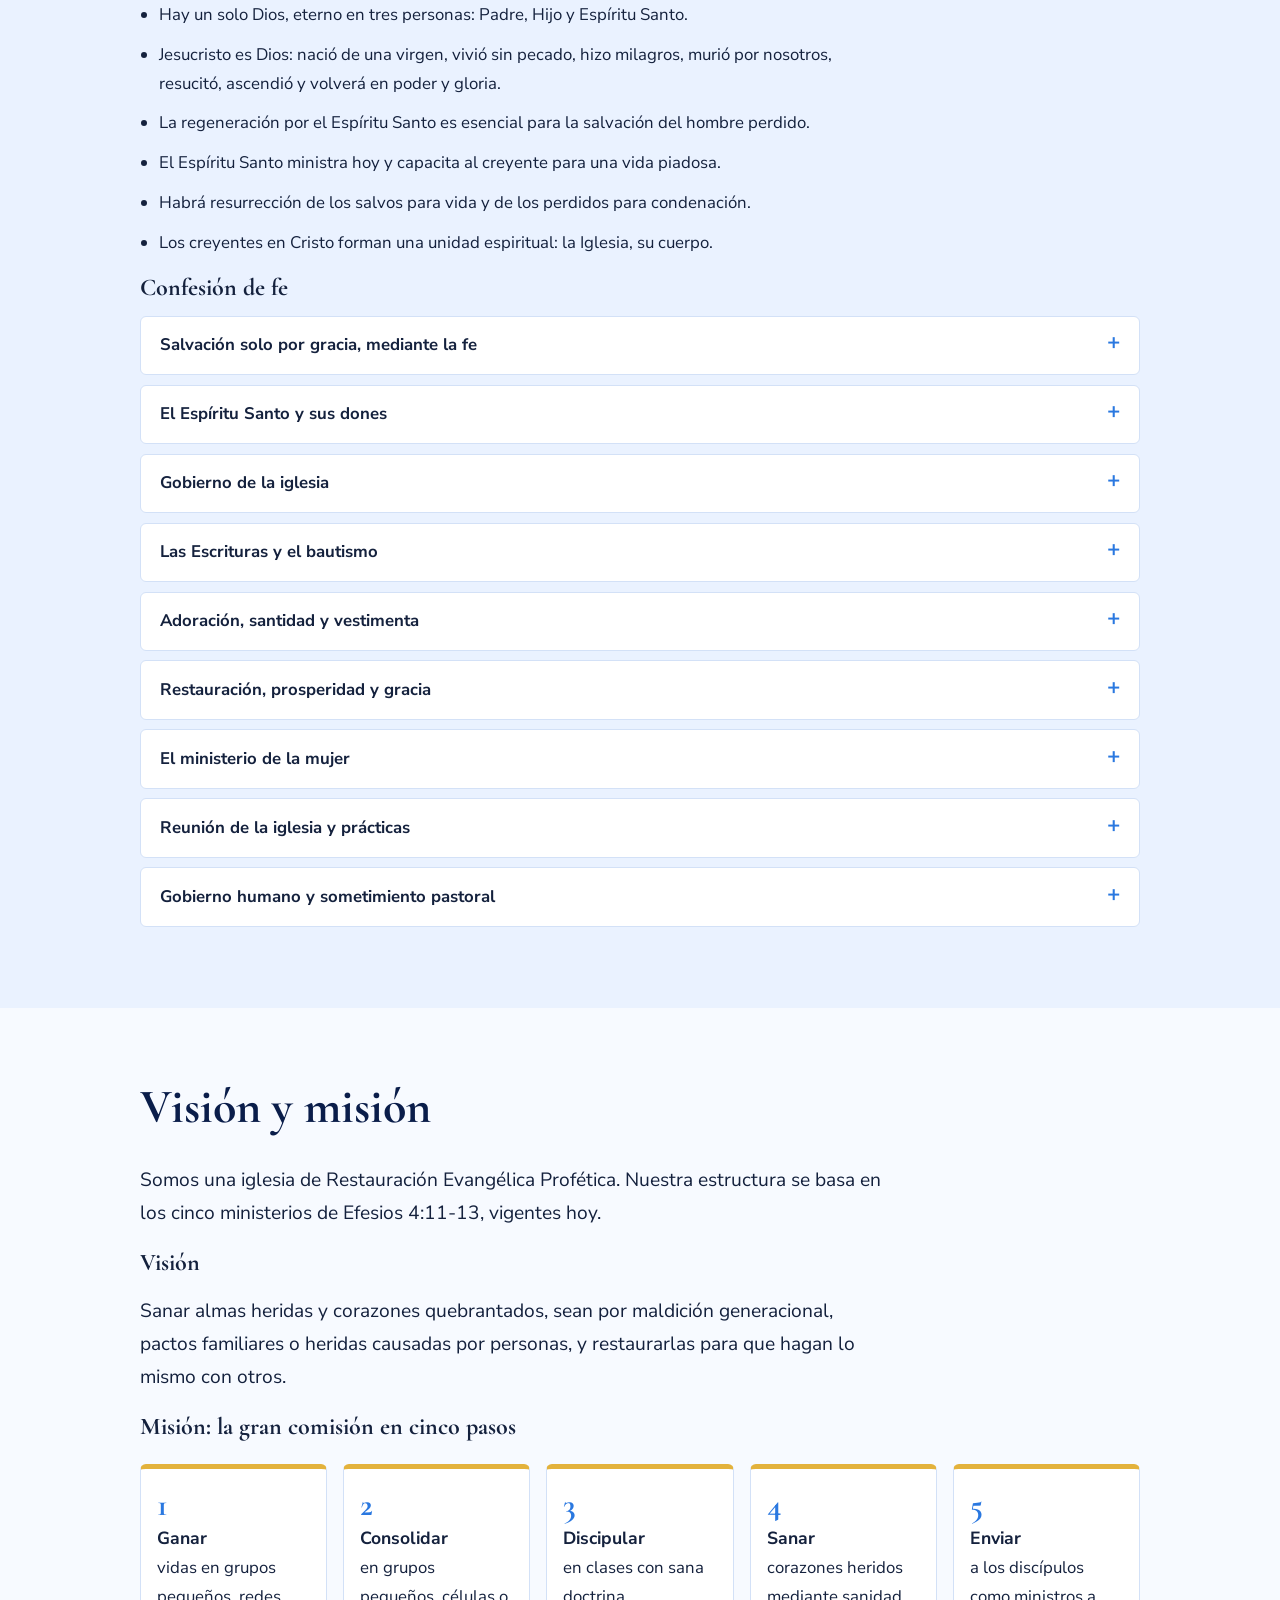
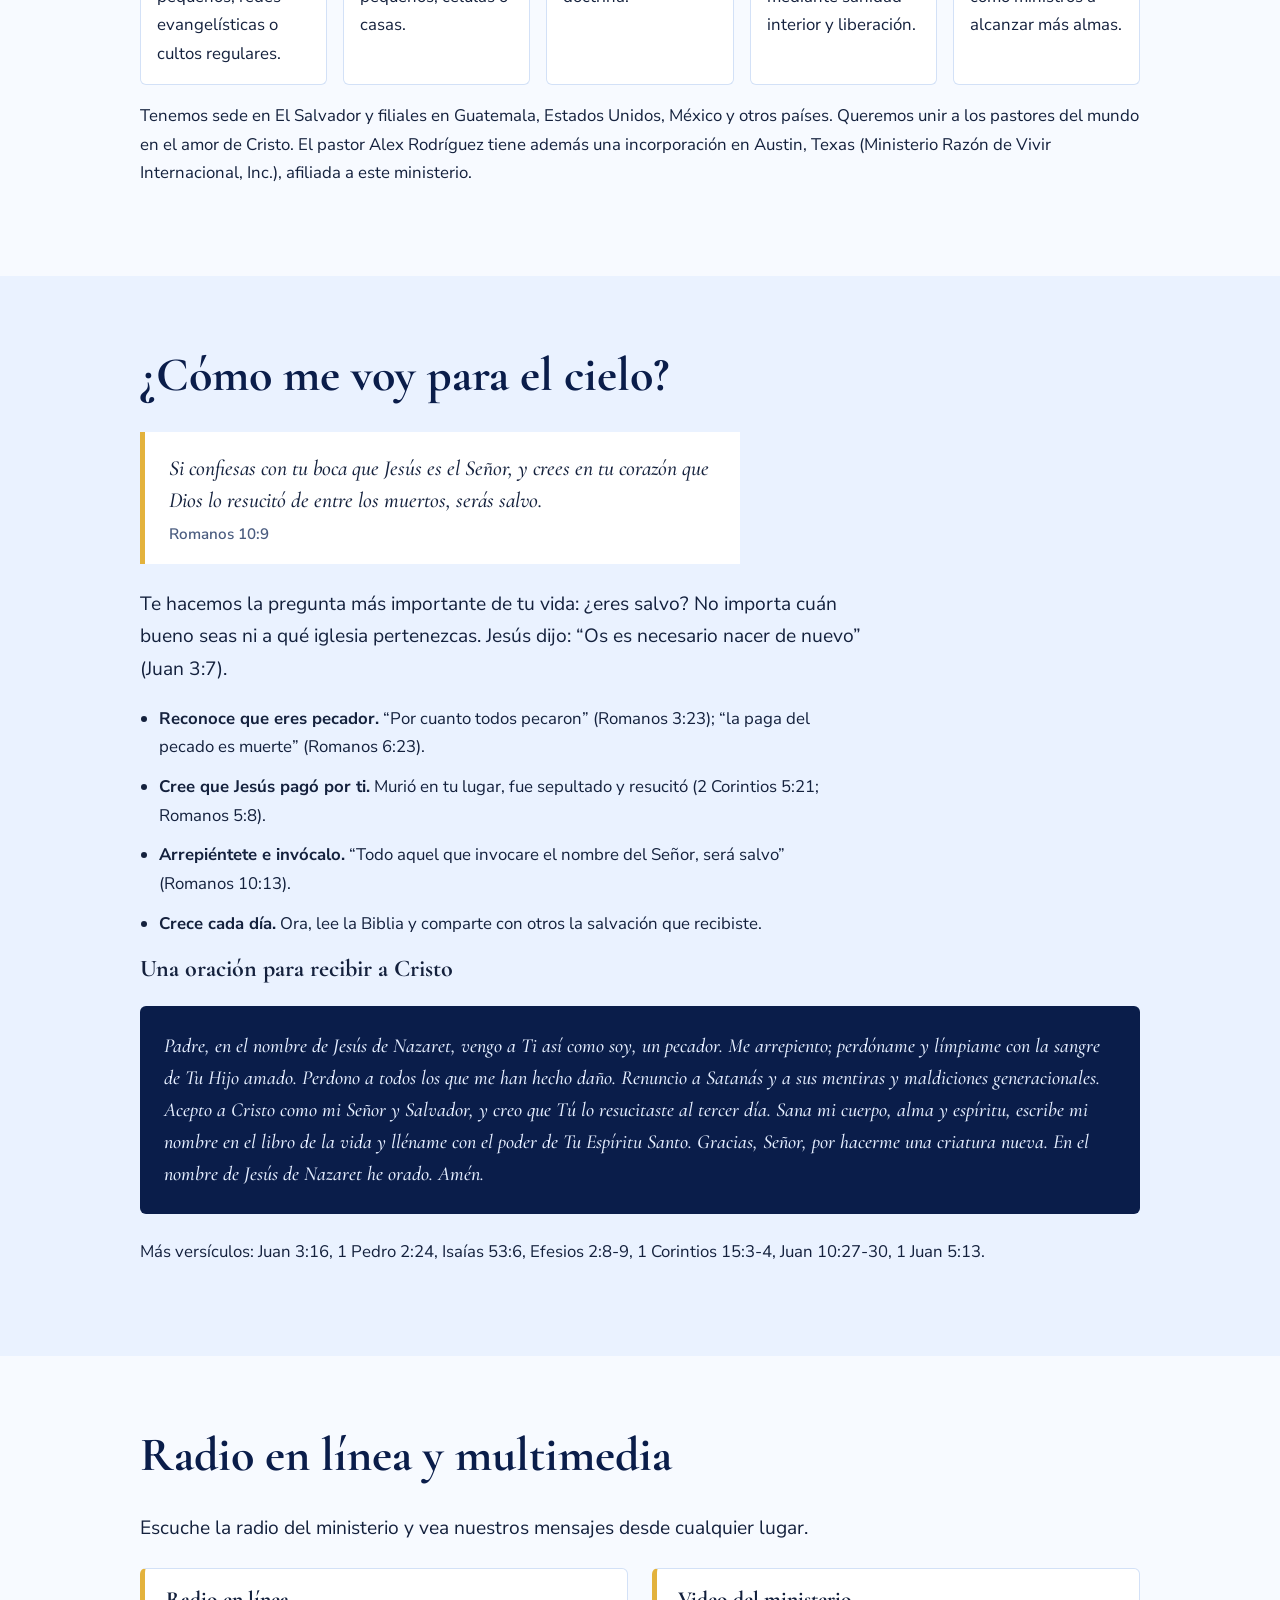
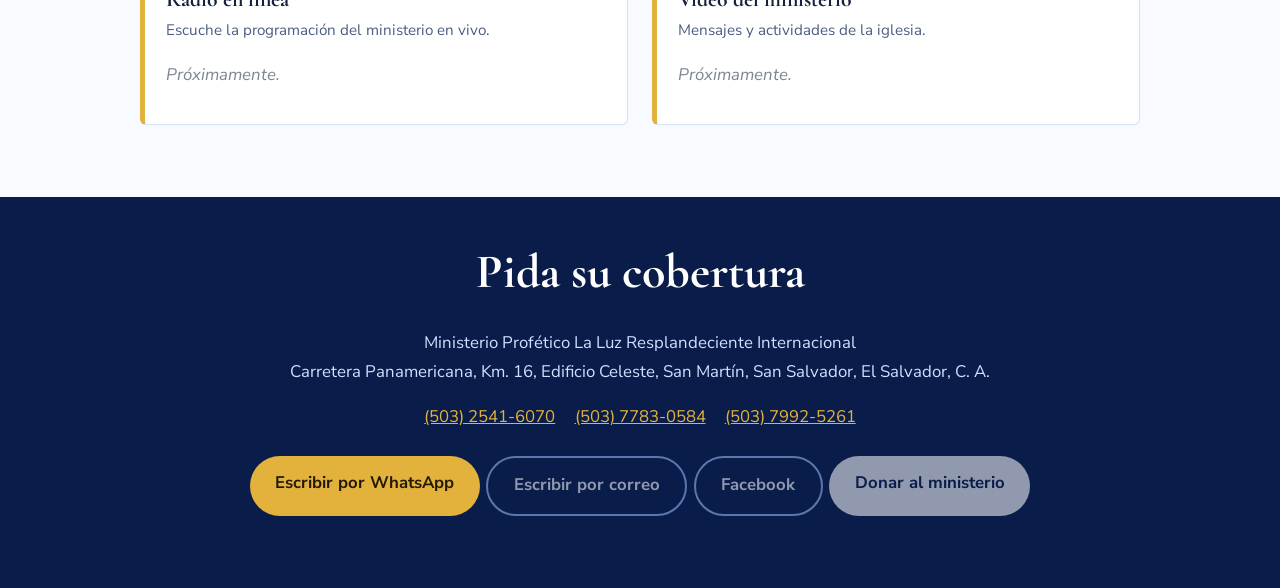
==== commit 27d3ee55: "Add files via upload" ====
--- a/index.html
+++ b/index.html
@@ -69,6 +69,9 @@
 .cta .btn.alt{color:#fff}
 .don{background:#fff;color:var(--night)}
 @media (prefers-reduced-motion:reduce){*{animation:none!important;scroll-behavior:auto!important}}
+
+.tels a{margin:0 .6rem}
+.media iframe{width:100%;aspect-ratio:16/9;border:0;border-radius:6px;margin-top:.8rem}
 </style>
 </head>
 <body>
@@ -77,167 +80,126 @@
 </div></nav>
 
 <header class="hero">
-<img src="[data-uri]" alt="Logotipo del Ministerio Profético La Luz Resplandeciente: una paloma sobre una Biblia abierta">
-<h1>La Luz Resplandeciente Internacional</h1>
-<p>Ministerio Profético con sede en San Salvador, El Salvador. Cobertura ministerial para pastores e iglesias.</p>
+<img data-img="logo" alt="Logotipo del ministerio">
+<h1 data-f="titulo"></h1>
+<p data-f="subtitulo"></p>
 <a class="btn" href="#bienvenida">Conocer el ministerio</a><a class="btn alt" href="#contacto">Pedir cobertura</a>
 </header>
 
 <section id="bienvenida"><div class="w">
-<h2>Bienvenido, estimado pastor</h2>
-<p class="lead">Es para nosotros darle la bienvenida a usted y a los miembros de la iglesia donde Nuestro Señor Jesucristo lo ha delegado como pastor, para que sean parte del Ministerio Profético La Luz Resplandeciente Internacional, con sede central en San Salvador, como una filial más, y poder darles cobertura.</p>
-<p class="lead">El ministerio provee credenciales a ministros conforme al tiempo y la membresía de la iglesia o templo, y conforme al llamado que Dios ha otorgado a cada ministro. Las credenciales se otorgan según la experiencia y el tiempo del candidato.</p>
-<blockquote>Gracias a Dios por el privilegio de tener este ministerio y el don de ser pastores.<cite>Pastores Generales: Lucy de Rodríguez, fundadora, y su esposo, el pastor Alex Rodríguez</cite></blockquote>
+<h2 data-f="bienvenida.titulo"></h2>
+<template data-list="bienvenida.parrafos"><p class="lead" data-f="."></p></template>
+<blockquote><span data-f="bienvenida.cita"></span><cite data-f="bienvenida.cita_autor"></cite></blockquote>
 </div></section>
 
 <section id="licencias"><div class="w">
-<h2>Licencias de cobertura</h2>
-<p class="lead">Cuatro categorías, según la experiencia y el tiempo del candidato.</p>
-<div class="grid">
-<div class="box"><b>Licencia de Laicos</b><span>Para miembros que sirven en la iglesia.</span></div>
-<div class="box"><b>Licencia de Licenciatura</b><span>Segundo nivel de credencial.</span></div>
-<div class="box"><b>Licencia de Pre-Ministro Ordenado</b><span>Etapa previa a la ordenación.</span></div>
-<div class="box"><b>Licencia de Ministro Ordenado</b><span>Puede acompañar casos internos junto con la directiva de la iglesia.</span></div>
-</div>
-<p>Las damas pueden tomar cualquier licencia cuando tengan la experiencia, la capacitación o hayan tomado un curso pastoral, siempre que el pastor o pastora de la congregación otorgue el nombramiento y que hayan sido llamadas por Dios.</p>
+<h2 data-f="licencias.titulo"></h2>
+<p class="lead" data-f="licencias.intro"></p>
+<div class="grid"><template data-list="licencias.items"><div class="box"><b data-f="nombre"></b><span data-f="detalle"></span></div></template></div>
+<p data-f="licencias.nota"></p>
 </div></section>
 
 <section id="deberes"><div class="w">
-<h2>Deberes y obligaciones</h2>
-<h3>Del pastor y de la iglesia</h3>
-<ul class="t">
-<li>Apartar para el ministerio los diezmos de diezmos.</li>
-<li>Llevar un reporte mensual de entradas de diezmos y ofrendas en un libro de cuentas, como protección ante cualquier reclamo.</li>
-<li>Entregar un reporte trimestral de entradas y salidas de todas las fuentes de la iglesia al Presbiterio General encargado en El Salvador.</li>
-<li>Reportar al Presbiterio General cualquier negligencia de un miembro que haya recibido licencia con la autorización del pastor.</li>
-<li>Someterse a las leyes terrenales y ministeriales de la organización. Hay cinco ministerios dados por Dios.</li>
-<li>Pedir al Presbiterio General los estatutos adicionales que se den al solicitante de credencial.</li>
-</ul>
-<h3>Cuando hay una falta</h3>
-<details><summary>Falta mayor</summary><p>Se estudia el caso y se entrega la investigación por escrito al Presbiterio General. Si es de carácter grave, el ministro es expulsado de inmediato y entrega su credencial. En algunos casos se entrega a la justicia civil.</p></details>
-<details><summary>Falta menor</summary><p>Se lleva ante el Presbiterio General, que impone una disciplina. Si el ministro la acepta, se somete a ella ante el Presbiterio y la Mesa Directiva.</p></details>
-<details><summary>Casos dentro de una iglesia</summary><p>Un Ministro Ordenado puede resolverlos con la directiva de la iglesia. Si la iglesia no puede sancionar una falta, llama al Presbiterio General.</p></details>
-<details><summary>Nuevas licencias de ministro</summary><p>Si un Ministro Ordenado quiere que un miembro oficial reciba licencia, lo presenta por escrito al Presbiterio General, que estudia el caso. También puede otorgarle una Licencia de Oficial de la Iglesia.</p></details>
+<h2 data-f="deberes.titulo"></h2>
+<h3 data-f="deberes.lista_titulo"></h3>
+<ul class="t"><template data-list="deberes.lista"><li data-f="."></li></template></ul>
+<h3 data-f="deberes.faltas_titulo"></h3>
+<template data-list="deberes.faltas"><details><summary data-f="titulo"></summary><p data-f="texto"></p></details></template>
 </div></section>
 
 <section id="pastores"><div class="w">
-<h2>Nuestros pastores generales</h2>
-<p class="lead">Lucy de Rodríguez y el pastor Alex Rodríguez, Presbiterio en El Salvador. Sus hijos hoy tienen 22 y 16 años.</p>
-<div class="fam">
-<figure><img src="[data-uri]" alt="Los pastores generales con sus hijos" loading="lazy"><figcaption>Con la familia, nuestros hijos ya crecieron.</figcaption></figure>
-<figure><img src="[data-uri]" alt="Los pastores en una actividad de la iglesia" loading="lazy"><figcaption>En una actividad de la iglesia, dando gracias a Dios.</figcaption></figure>
-<figure><img src="[data-uri]" alt="Los pastores generales con su hijo y colaboradoras" loading="lazy"><figcaption>Los pastores generales del Presbiterio en El Salvador.</figcaption></figure>
-</div>
+<h2 data-f="pastores.titulo"></h2>
+<p class="lead" data-f="pastores.intro"></p>
+<div class="fam"><template data-list="pastores.fotos"><figure><img data-img="imagen" data-alt="pie" alt="" loading="lazy"><figcaption data-f="pie"></figcaption></figure></template></div>
 </div></section>
 
 <section id="tito"><div class="w split">
 <div>
-<h2>Enseñando con el ejemplo</h2>
-<blockquote>Presentándote tú en todo como ejemplo de buenas obras; en la enseñanza mostrando integridad, seriedad, palabra sana e irreprochable.<cite>Tito 2:7-8</cite></blockquote>
-<p>Pablo instruye a Tito sobre la sana doctrina, la integridad en la vida personal y la esperanza de salvación. Cada grupo tiene un papel en el cuerpo de Cristo, y nuestras vidas deben ser modelo de buenas obras en pensamientos, palabras y acciones.</p>
-<p>Dios quiere que seamos diferentes. Si hay pecado en un creyente, lo exhortamos con amor y lo traemos a los pies de Cristo para reconciliación.</p>
+<h2 data-f="ensenanza.titulo"></h2>
+<blockquote><span data-f="ensenanza.cita"></span><cite data-f="ensenanza.cita_ref"></cite></blockquote>
+<template data-list="ensenanza.parrafos"><p data-f="."></p></template>
 </div>
-<img src="[data-uri]" alt="Manos sosteniendo una Biblia abierta" loading="lazy">
+<img data-img="ensenanza.imagen" alt="Biblia abierta" loading="lazy">
 </div></section>
 
 <section id="fe"><div class="w">
-<h2>Declaración de fe</h2>
-<ul class="t">
-<li>La Biblia es la única Palabra de Dios inspirada, infalible y con autoridad.</li>
-<li>Hay un solo Dios, eterno en tres personas: Padre, Hijo y Espíritu Santo.</li>
-<li>Jesucristo es Dios: nació de una virgen, vivió sin pecado, hizo milagros, murió por nosotros, resucitó, ascendió y volverá en poder y gloria.</li>
-<li>La regeneración por el Espíritu Santo es esencial para la salvación del hombre perdido.</li>
-<li>El Espíritu Santo ministra hoy y capacita al creyente para una vida piadosa.</li>
-<li>Habrá resurrección de los salvos para vida y de los perdidos para condenación.</li>
-<li>Los creyentes en Cristo forman una unidad espiritual: la Iglesia, su cuerpo.</li>
-</ul>
-<h3>Confesión de fe</h3>
-<details><summary>Salvación solo por gracia, mediante la fe</summary><p>Creemos en Jesucristo, Dios verdadero y hombre verdadero, que murió en la cruz por nuestros pecados y resucitó al tercer día. El hombre alcanza salvación solo por la fe en Él, por su gracia (Efesios 2:8-9).</p></details>
-<details><summary>El E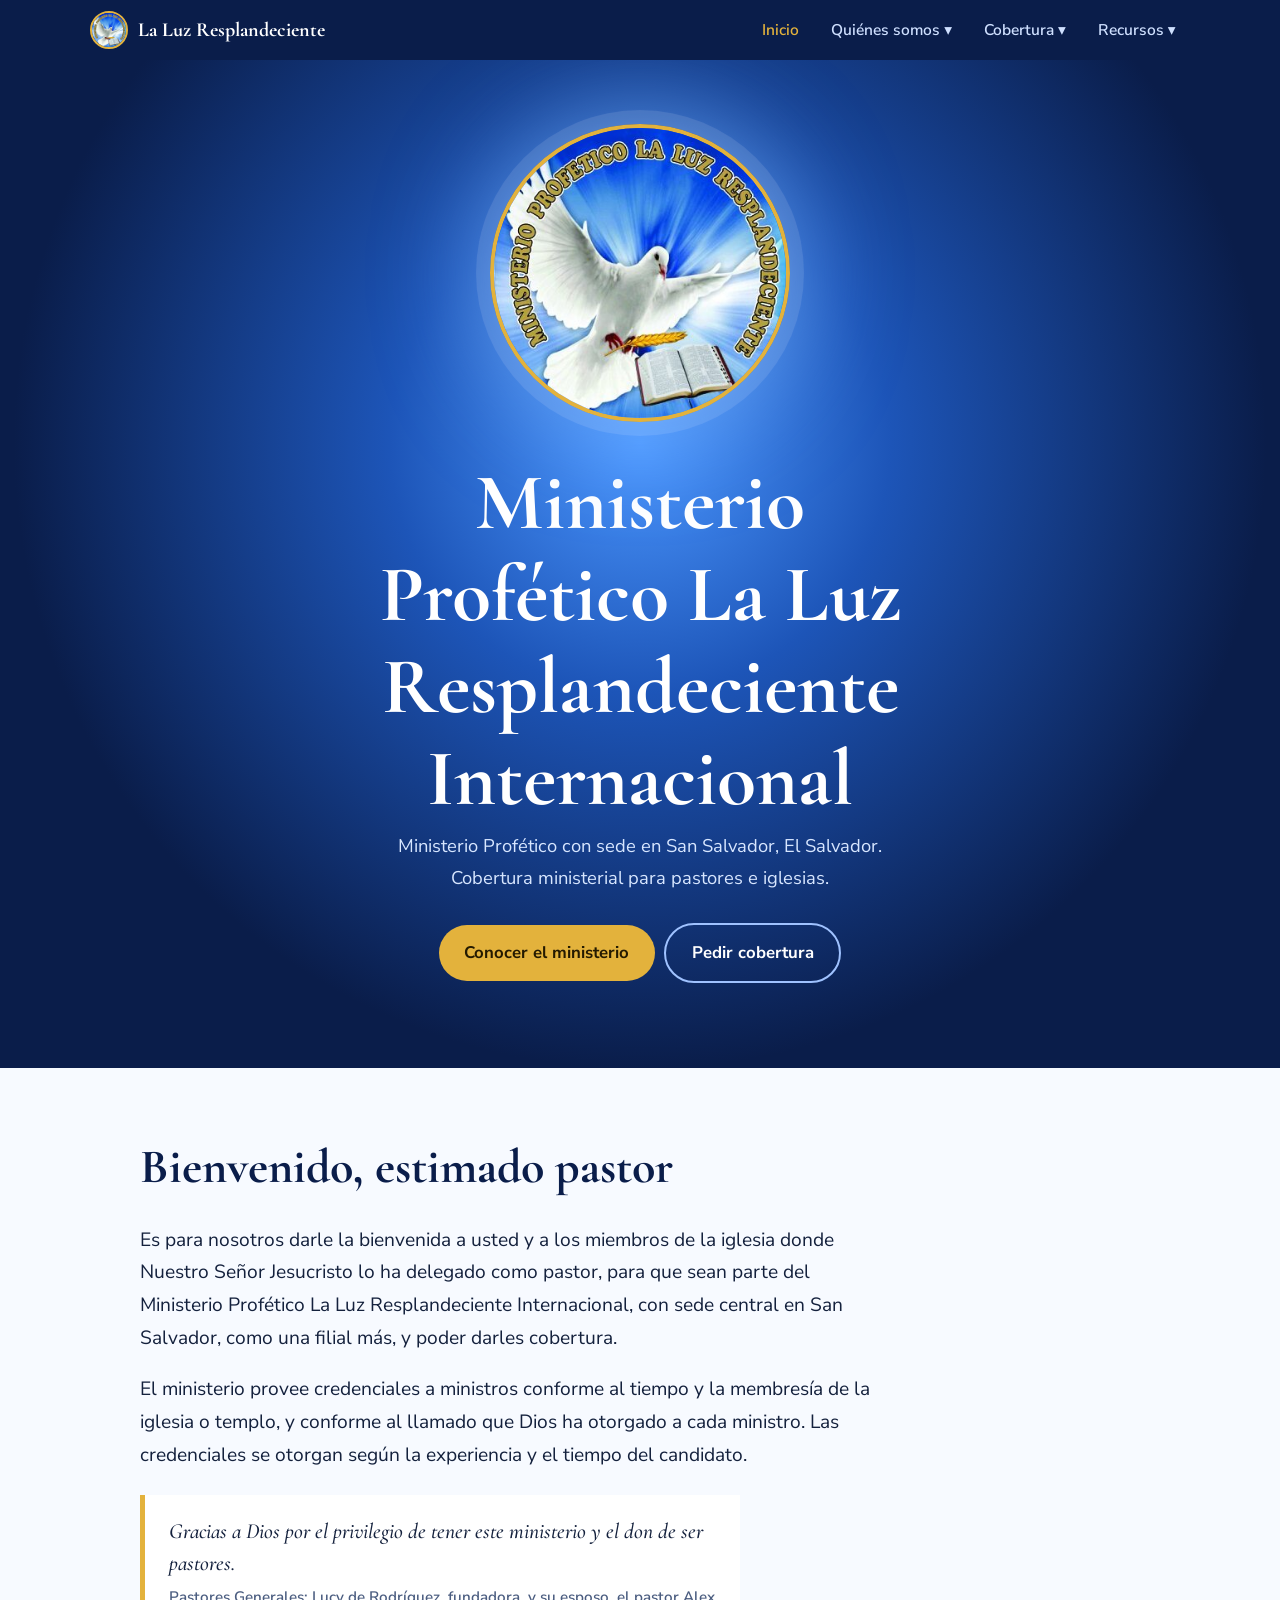
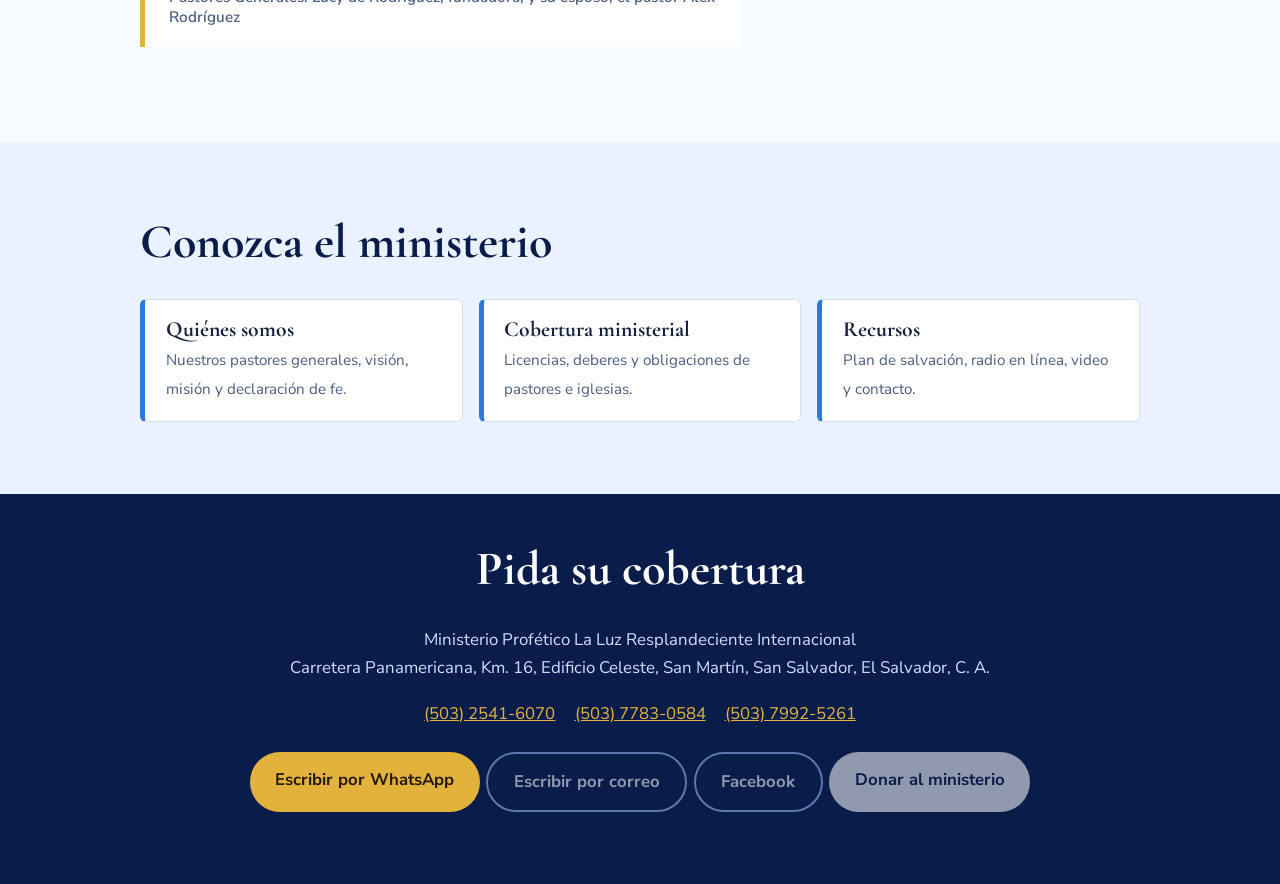
==== commit c516996e: "Add files via upload" ====
--- a/index.html
+++ b/index.html
@@ -5,201 +5,30 @@
 <meta name="viewport" content="width=device-width, initial-scale=1, viewport-fit=cover">
 <title>Ministerio Profético La Luz Resplandeciente Internacional</title>
 <link rel="stylesheet" href="https://fonts.googleapis.com/css2?family=Cormorant+Garamond:ital,wght@0,500;0,700;1,500&family=Nunito+Sans:wght@400;600;700&display=swap">
-<style>
-:root{--night:#0a1d4a;--sky:#2a78e0;--mist:#eaf2ff;--gold:#e3b23c;--bg:#f7faff;--ink:#14213d;--card:#fff;--line:#d3e1f7;--mute:#4b5d80;
-box-sizing:border-box;padding-top:env(safe-area-inset-top,0px);padding-bottom:env(safe-area-inset-bottom,0px)}
-@media (prefers-color-scheme:dark){:root:not([data-theme="light"]){--bg:#0a1430;--ink:#e8efff;--card:#12214a;--line:#25407f;--mute:#a9bbe0;--mist:#10234f}}
-:root[data-theme="dark"]{--bg:#0a1430;--ink:#e8efff;--card:#12214a;--line:#25407f;--mute:#a9bbe0;--mist:#10234f}
-html{scroll-behavior:smooth;scroll-padding-top:calc(64px + env(safe-area-inset-top,0px))}
-*{box-sizing:border-box}
-body{margin:0;background:var(--bg);color:var(--ink);font:400 1.05rem/1.7 "Nunito Sans",system-ui,sans-serif}
-h1,h2,h3{font-family:"Cormorant Garamond",Georgia,serif;line-height:1.15;margin:0 0 .6em}
-h2{font-size:clamp(2rem,5vw,3rem);color:var(--night)}
-@media (prefers-color-scheme:dark){:root:not([data-theme="light"]) h2{color:#fff}}
-h3{font-size:1.5rem}
-a{color:var(--sky)}
-:focus-visible{outline:3px solid var(--gold);outline-offset:3px}
-nav{position:sticky;top:0;z-index:20;background:var(--night);padding:0 1rem;padding-top:env(safe-area-inset-top,0px)}
-nav div{max-width:1100px;margin:auto;display:flex;gap:1.2rem;overflow-x:auto;white-space:nowrap;height:56px;align-items:center}
-nav a{color:#cfe0ff;text-decoration:none;font-weight:600;font-size:.95rem}
-nav a:hover{color:var(--gold)}
-.hero{background:radial-gradient(circle at 50% 38%,#4b97ff 0,#1d55b8 28%,var(--night) 70%);color:#fff;text-align:center;padding:4rem 1.2rem 5rem;overflow:hidden}
-.hero img{width:min(300px,68vw);border-radius:50%;border:4px solid var(--gold);box-shadow:0 0 0 14px rgba(255,255,255,.1),0 0 90px 20px rgba(120,180,255,.55);animation:glow 3s ease-out both}
-@keyframes glow{from{box-shadow:0 0 0 0 rgba(255,255,255,0),0 0 0 0 rgba(120,180,255,0);opacity:0}to{opacity:1}}
-.hero h1{font-size:clamp(2.4rem,8vw,5rem);margin:1.6rem auto .3rem;max-width:15ch}
-.hero p{max-width:46ch;margin:0 auto 1.6rem;color:#d7e6ff;font-size:1.15rem}
-.btn{display:inline-block;background:var(--gold);color:#241a00;font-weight:700;text-decoration:none;padding:.85rem 1.6rem;border-radius:999px;margin:.3rem}
-.btn.alt{background:transparent;color:#fff;border:2px solid #9fc2ff}
-section{padding:4.5rem 1.2rem}
-section:nth-of-type(even){background:var(--mist)}
-.w{max-width:1000px;margin:auto}
-.lead{font-size:1.2rem;max-width:62ch}
-.grid{display:grid;gap:1rem;grid-template-columns:repeat(auto-fit,minmax(220px,1fr));margin-top:1.5rem}
-.box{background:var(--card);border:1px solid var(--line);border-left:5px solid var(--sky);border-radius:6px;padding:1.1rem 1.3rem}
-.box b{display:block;font:700 1.35rem/1.2 "Cormorant Garamond",serif;margin-bottom:.2rem}
-.box span{color:var(--mute);font-size:.95rem}
-ul.t{padding-left:1.2rem}ul.t li{margin:.7rem 0;max-width:68ch}
-.fam{display:grid;gap:1rem;grid-template-columns:repeat(auto-fit,minmax(240px,1fr));margin-top:2rem}
-.fam figure{margin:0}
-.fam img{width:100%;height:340px;object-fit:cover;border-radius:6px;display:block}
-.fam figcaption{font-size:.95rem;color:var(--mute);padding-top:.5rem}
-blockquote{margin:1.5rem 0;padding:1.2rem 1.5rem;border-left:5px solid var(--gold);background:var(--card);font:italic 500 1.35rem/1.5 "Cormorant Garamond",serif;max-width:60ch}
-blockquote cite{display:block;font:600 .95rem "Nunito Sans",sans-serif;color:var(--mute);margin-top:.5rem}
-details{background:var(--card);border:1px solid var(--line);border-radius:6px;margin:.6rem 0}
-summary{cursor:pointer;padding:.9rem 1.2rem;font-weight:700;list-style:none}
-summary::-webkit-details-marker{display:none}
-summary::after{content:"+";float:right;color:var(--sky);font-size:1.4rem;line-height:1}
-details[open] summary::after{content:"–"}
-details p{margin:0;padding:0 1.2rem 1.1rem}
-.steps{counter-reset:s;display:grid;gap:1rem;grid-template-columns:repeat(auto-fit,minmax(170px,1fr));padding:0;list-style:none;margin-top:1.5rem}
-.steps li{counter-increment:s;background:var(--card);border:1px solid var(--line);border-top:5px solid var(--gold);border-radius:6px;padding:1rem}
-.steps li::before{content:counter(s);display:block;font:700 2rem "Cormorant Garamond",serif;color:var(--sky)}
-.steps b{display:block;font-size:1.1rem}
-.split{display:grid;gap:2rem;grid-template-columns:repeat(auto-fit,minmax(300px,1fr));align-items:center}
-.split img{width:100%;border-radius:6px;max-height:420px;object-fit:cover}
-.pray{background:var(--night);color:#e5eeff;padding:1.5rem;border-radius:6px;font:italic 500 1.25rem/1.6 "Cormorant Garamond",serif;margin-top:1.5rem}
-footer{background:var(--night);color:#cfe0ff;text-align:center;padding:3rem 1.2rem}
-footer a{color:var(--gold)}
-.media{display:grid;gap:1.5rem;grid-template-columns:repeat(auto-fit,minmax(300px,1fr));margin-top:1.5rem}
-.media .box{border-left-color:var(--gold)}
-.media audio,.media video{width:100%;margin-top:.8rem;border-radius:6px;background:#000}
-.off{opacity:.55;pointer-events:none}
-.cta{display:flex;flex-wrap:wrap;justify-content:center;gap:.4rem;margin:1.5rem 0}
-.cta .btn{margin:0}
-.cta .btn.alt{color:#fff}
-.don{background:#fff;color:var(--night)}
-@media (prefers-reduced-motion:reduce){*{animation:none!important;scroll-behavior:auto!important}}
-
-.tels a{margin:0 .6rem}
-.media iframe{width:100%;aspect-ratio:16/9;border:0;border-radius:6px;margin-top:.8rem}
-</style>
+<link rel="stylesheet" href="estilo.css">
 </head>
-<body>
-<nav><div>
-<a href="#bienvenida">Bienvenida</a><a href="#licencias">Licencias</a><a href="#deberes">Deberes</a><a href="#pastores">Pastores generales</a><a href="#fe">Declaración de fe</a><a href="#vision">Visión y misión</a><a href="#salvacion">Salvación</a><a href="#multimedia">Radio y video</a><a href="#contacto">Contacto</a>
-</div></nav>
-
+<body data-page="index">
+<nav class="top" id="nav"></nav>
 <header class="hero">
-<img data-img="logo" alt="Logotipo del ministerio">
+<img alt="Logotipo del ministerio" data-img="logo"/>
 <h1 data-f="titulo"></h1>
 <p data-f="subtitulo"></p>
-<a class="btn" href="#bienvenida">Conocer el ministerio</a><a class="btn alt" href="#contacto">Pedir cobertura</a>
+<a class="btn" href="pastores.html">Conocer el ministerio</a><a class="btn alt" href="contacto.html">Pedir cobertura</a>
 </header>
 
+
+<main>
 <section id="bienvenida"><div class="w">
 <h2 data-f="bienvenida.titulo"></h2>
 <template data-list="bienvenida.parrafos"><p class="lead" data-f="."></p></template>
 <blockquote><span data-f="bienvenida.cita"></span><cite data-f="bienvenida.cita_autor"></cite></blockquote>
-</div></section>
-
-<section id="licencias"><div class="w">
-<h2 data-f="licencias.titulo"></h2>
-<p class="lead" data-f="licencias.intro"></p>
-<div class="grid"><template data-list="licencias.items"><div class="box"><b data-f="nombre"></b><span data-f="detalle"></span></div></template></div>
-<p data-f="licencias.nota"></p>
-</div></section>
-
-<section id="deberes"><div class="w">
-<h2 data-f="deberes.titulo"></h2>
-<h3 data-f="deberes.lista_titulo"></h3>
-<ul class="t"><template data-list="deberes.lista"><li data-f="."></li></template></ul>
-<h3 data-f="deberes.faltas_titulo"></h3>
-<template data-list="deberes.faltas"><details><summary data-f="titulo"></summary><p data-f="texto"></p></details></template>
-</div></section>
-
-<section id="pastores"><div class="w">
-<h2 data-f="pastores.titulo"></h2>
-<p class="lead" data-f="pastores.intro"></p>
-<div class="fam"><template data-list="pastores.fotos"><figure><img data-img="imagen" data-alt="pie" alt="" loading="lazy"><figcaption data-f="pie"></figcaption></figure></template></div>
-</div></section>
-
-<section id="tito"><div class="w split">
-<div>
-<h2 data-f="ensenanza.titulo"></h2>
-<blockquote><span data-f="ensenanza.cita"></span><cite data-f="ensenanza.cita_ref"></cite></blockquote>
-<template data-list="ensenanza.parrafos"><p data-f="."></p></template>
-</div>
-<img data-img="ensenanza.imagen" alt="Biblia abierta" loading="lazy">
-</div></section>
-
-<section id="fe"><div class="w">
-<h2 data-f="fe.titulo"></h2>
-<ul class="t"><template data-list="fe.declaraciones"><li data-f="."></li></template></ul>
-<h3 data-f="fe.confesion_titulo"></h3>
-<template data-list="fe.confesion"><details><summary data-f="titulo"></summary><p data-f="texto"></p></details></template>
-</div></section>
-
-<section id="vision"><div class="w">
-<h2 data-f="vision.titulo"></h2>
-<p class="lead" data-f="vision.intro"></p>
-<h3 data-f="vision.vision_titulo"></h3>
-<p class="lead" data-f="vision.vision_texto"></p>
-<h3 data-f="vision.mision_titulo"></h3>
-<ol class="steps"><template data-list="vision.pasos"><li><b data-f="titulo"></b><span data-f="texto"></span></li></template></ol>
-<p data-f="vision.cierre"></p>
-</div></section>
-
-<section id="salvacion"><div class="w">
-<h2 data-f="salvacion.titulo"></h2>
-<blockquote><span data-f="salvacion.cita"></span><cite data-f="salvacion.cita_ref"></cite></blockquote>
-<p class="lead" data-f="salvacion.intro"></p>
-<ul class="t"><template data-list="salvacion.pasos"><li><b data-f="titulo"></b> <span data-f="texto"></span></li></template></ul>
-<h3 data-f="salvacion.oracion_titulo"></h3>
-<div class="pray" data-f="salvacion.oracion"></div>
-<p style="margin-top:1.5rem" data-f="salvacion.versiculos"></p>
-</div></section>
-
-<section id="multimedia"><div class="w">
-<h2 data-f="multimedia.titulo"></h2>
-<p class="lead" data-f="multimedia.intro"></p>
-<div class="media">
-<div class="box"><b>Radio en línea</b><span>Escuche la programación del ministerio en vivo.</span><div id="radioSlot"></div></div>
-<div class="box"><b>Video del ministerio</b><span>Mensajes y actividades de la iglesia.</span><div id="videoSlot"></div></div>
-</div>
-</div></section>
-
-<footer id="contacto">
-<h2 style="color:#fff" data-f="contacto.titulo"></h2>
-<p><span data-f="contacto.nombre"></span><br><span data-f="contacto.direccion"></span></p>
-<p class="tels"><template data-list="contacto.telefonos"><a data-f="texto" data-tel="texto"></a></template></p>
-<div class="cta">
-<a class="btn" target="_blank" rel="noopener" data-href="contacto.whatsapp" data-pre="https://wa.me/" data-suf="?text=Hola%2C%20quisiera%20informaci%C3%B3n%20sobre%20la%20cobertura%20ministerial">Escribir por WhatsApp</a>
-<a class="btn alt" data-href="contacto.email" data-pre="mailto:">Escribir por correo</a>
-<a class="btn alt" target="_blank" rel="noopener" data-href="contacto.facebook">Facebook</a>
-<a class="btn don" target="_blank" rel="noopener" data-href="contacto.donaciones">Donar al ministerio</a>
-</div>
-</footer>
-
-<script>
-const get=(o,p)=>p==='.'?o:p.split('.').reduce((a,k)=>a==null?a:a[k],o);
-const rel=p=>String(p).replace(/^\/+/,'');
-function bind(root,c){
- root.querySelectorAll('[data-f]').forEach(e=>{const v=get(c,e.dataset.f);if(v!=null)e.textContent=v});
- root.querySelectorAll('[data-img]').forEach(e=>{const v=get(c,e.dataset.img);if(v)e.src=rel(v);if(e.dataset.alt){const a=get(c,e.dataset.alt);if(a)e.alt=a}});
- root.querySelectorAll('[data-tel]').forEach(e=>{const v=get(c,e.dataset.tel);if(v)e.href='tel:+'+String(v).replace(/\D/g,'')});
- root.querySelectorAll('[data-href]').forEach(e=>{const v=get(c,e.dataset.href);if(v){e.href=(e.dataset.pre||'')+v+(e.dataset.suf||'')}else{e.classList.add('off');e.removeAttribute('href')}});
-}
-function lists(d){
- document.querySelectorAll('template[data-list]').forEach(t=>{
-  (get(d,t.dataset.list)||[]).forEach(it=>{const f=t.content.cloneNode(true);bind(f,it);t.parentNode.insertBefore(f,t)});
- });
-}
-function slot(id,url,kind){
- const s=document.getElementById(id);
- if(!url){s.innerHTML='<p class="off"><i>Próximamente.</i></p>';return}
- let e,yt=url.match(/(?:v=|youtu\.be\/|embed\/|shorts\/)([\w-]{11})/);
- if(kind==='video'&&/youtu/.test(url)&&yt){e=document.createElement('iframe');e.src='https://www.youtube.com/embed/'+yt[1];e.allowFullscreen=true;e.title='Video del ministerio'}
- else if(kind==='audio'&&/\.(mp3|aac|ogg)(\?|$)|stream|;$/i.test(url)){e=document.createElement('audio');e.controls=true;e.preload='none';e.src=url}
- else if(kind==='video'&&/\.(mp4|webm|mov)(\?|$)/i.test(url)){e=document.createElement('video');e.controls=true;e.preload='metadata';e.src=/^https?:/.test(url)?url:rel(url)}
- else{e=document.createElement('a');e.className='btn';e.href=url;e.target='_blank';e.rel='noopener';e.textContent=kind==='audio'?'Escuchar la radio':'Ver el video'}
- s.appendChild(e);
-}
-fetch('content/site.json',{cache:'no-cache'}).then(r=>r.json()).then(d=>{
- document.title=d.titulo_pestana||d.titulo;
- bind(document,d);lists(d);
- slot('radioSlot',d.multimedia.radio_url,'audio');
- slot('videoSlot',d.multimedia.video_archivo||d.multimedia.video_url,'video');
-}).catch(()=>{document.body.insertAdjacentHTML('afterbegin','<p style="padding:2rem">No se pudo cargar el contenido. Si abrió el archivo directamente desde su computadora, publíquelo en GitHub Pages para verlo.</p>')});
-</script>
+</div></section><section><div class="w"><h2>Conozca el ministerio</h2><div class="grid">
+<a class="box card" href="pastores.html"><b>Quiénes somos</b><span>Nuestros pastores generales, visión, misión y declaración de fe.</span></a>
+<a class="box card" href="licencias.html"><b>Cobertura ministerial</b><span>Licencias, deberes y obligaciones de pastores e iglesias.</span></a>
+<a class="box card" href="salvacion.html"><b>Recursos</b><span>Plan de salvación, radio en línea, video y contacto.</span></a>
+</div></div></section>
+</main>
+<footer id="contacto"></footer>
+<script src="app.js"></script>
 </body>
 </html>
--- a/estilo.css
+++ b/estilo.css
@@ -0,0 +1,83 @@
+
+:root{--night:#0a1d4a;--sky:#2a78e0;--mist:#eaf2ff;--gold:#e3b23c;--bg:#f7faff;--ink:#14213d;--card:#fff;--line:#d3e1f7;--mute:#4b5d80;
+box-sizing:border-box;padding-top:env(safe-area-inset-top,0px);padding-bottom:env(safe-area-inset-bottom,0px)}
+@media (prefers-color-scheme:dark){:root:not([data-theme="light"]){--bg:#0a1430;--ink:#e8efff;--card:#12214a;--line:#25407f;--mute:#a9bbe0;--mist:#10234f}}
+:root[data-theme="dark"]{--bg:#0a1430;--ink:#e8efff;--card:#12214a;--line:#25407f;--mute:#a9bbe0;--mist:#10234f}
+html{scroll-behavior:smooth;scroll-padding-top:calc(64px + env(safe-area-inset-top,0px))}
+*{box-sizing:border-box}
+body{margin:0;background:var(--bg);color:var(--ink);font:400 1.05rem/1.7 "Nunito Sans",system-ui,sans-serif}
+h1,h2,h3{font-family:"Cormorant Garamond",Georgia,serif;line-height:1.15;margin:0 0 .6em}
+h2{font-size:clamp(2rem,5vw,3rem);color:var(--night)}
+@media (prefers-color-scheme:dark){:root:not([data-theme="light"]) h2{color:#fff}}
+h3{font-size:1.5rem}
+a{color:var(--sky)}
+:focus-visible{outline:3px solid var(--gold);outline-offset:3px}
+.hero{background:radial-gradient(circle at 50% 38%,#4b97ff 0,#1d55b8 28%,var(--night) 70%);color:#fff;text-align:center;padding:4rem 1.2rem 5rem;overflow:hidden}
+.hero img{width:min(300px,68vw);border-radius:50%;border:4px solid var(--gold);box-shadow:0 0 0 14px rgba(255,255,255,.1),0 0 90px 20px rgba(120,180,255,.55);animation:glow 3s ease-out both}
+@keyframes glow{from{box-shadow:0 0 0 0 rgba(255,255,255,0),0 0 0 0 rgba(120,180,255,0);opacity:0}to{opacity:1}}
+.hero h1{font-size:clamp(2.4rem,8vw,5rem);margin:1.6rem auto .3rem;max-width:15ch}
+.hero p{max-width:46ch;margin:0 auto 1.6rem;color:#d7e6ff;font-size:1.15rem}
+.btn{display:inline-block;background:var(--gold);color:#241a00;font-weight:700;text-decoration:none;padding:.85rem 1.6rem;border-radius:999px;margin:.3rem}
+.btn.alt{background:transparent;color:#fff;border:2px solid #9fc2ff}
+section{padding:4.5rem 1.2rem}
+section:nth-of-type(even){background:var(--mist)}
+.w{max-width:1000px;margin:auto}
+.lead{font-size:1.2rem;max-width:62ch}
+.grid{display:grid;gap:1rem;grid-template-columns:repeat(auto-fit,minmax(220px,1fr));margin-top:1.5rem}
+.box{background:var(--card);border:1px solid var(--line);border-left:5px solid var(--sky);border-radius:6px;padding:1.1rem 1.3rem}
+.box b{display:block;font:700 1.35rem/1.2 "Cormorant Garamond",serif;margin-bottom:.2rem}
+.box span{color:var(--mute);font-size:.95rem}
+ul.t{padding-left:1.2rem}ul.t li{margin:.7rem 0;max-width:68ch}
+.fam{display:grid;gap:1rem;grid-template-columns:repeat(auto-fit,minmax(240px,1fr));margin-top:2rem}
+.fam figure{margin:0}
+.fam img{width:100%;height:340px;object-fit:cover;border-radius:6px;display:block}
+.fam figcaption{font-size:.95rem;color:var(--mute);padding-top:.5rem}
+blockquote{margin:1.5rem 0;padding:1.2rem 1.5rem;border-left:5px solid var(--gold);background:var(--card);font:italic 500 1.35rem/1.5 "Cormorant Garamond",serif;max-width:60ch}
+blockquote cite{display:block;font:600 .95rem "Nunito Sans",sans-serif;color:var(--mute);margin-top:.5rem}
+details{background:var(--card);border:1px solid var(--line);border-radius:6px;margin:.6rem 0}
+summary{cursor:pointer;padding:.9rem 1.2rem;font-weight:700;list-style:none}
+summary::-webkit-details-marker{display:none}
+summary::after{content:"+";float:right;color:var(--sky);font-size:1.4rem;line-height:1}
+details[open] summary::after{content:"–"}
+details p{margin:0;padding:0 1.2rem 1.1rem}
+.steps{counter-reset:s;display:grid;gap:1rem;grid-template-columns:repeat(auto-fit,minmax(170px,1fr));padding:0;list-style:none;margin-top:1.5rem}
+.steps li{counter-increment:s;background:var(--card);border:1px solid var(--line);border-top:5px solid var(--gold);border-radius:6px;padding:1rem}
+.steps li::before{content:counter(s);display:block;font:700 2rem "Cormorant Garamond",serif;color:var(--sky)}
+.steps b{display:block;font-size:1.1rem}
+.split{display:grid;gap:2rem;grid-template-columns:repeat(auto-fit,minmax(300px,1fr));align-items:center}
+.split img{width:100%;border-radius:6px;max-height:420px;object-fit:cover}
+.pray{background:var(--night);color:#e5eeff;padding:1.5rem;border-radius:6px;font:italic 500 1.25rem/1.6 "Cormorant Garamond",serif;margin-top:1.5rem}
+footer{background:var(--night);color:#cfe0ff;text-align:center;padding:3rem 1.2rem}
+footer a{color:var(--gold)}
+.media{display:grid;gap:1.5rem;grid-template-columns:repeat(auto-fit,minmax(300px,1fr));margin-top:1.5rem}
+.media .box{border-left-color:var(--gold)}
+.media audio,.media video{width:100%;margin-top:.8rem;border-radius:6px;background:#000}
+.off{opacity:.55;pointer-events:none}
+.cta{display:flex;flex-wrap:wrap;justify-content:center;gap:.4rem;margin:1.5rem 0}
+.cta .btn{margin:0}
+.cta .btn.alt{color:#fff}
+.don{background:#fff;color:var(--night)}
+@media (prefers-reduced-motion:reduce){*{animation:none!important;scroll-behavior:auto!important}}
+
+.tels a{margin:0 .6rem}
+.media iframe{width:100%;aspect-ratio:16/9;border:0;border-radius:6px;margin-top:.8rem}
+
+nav.top{position:sticky;top:0;z-index:30;background:var(--night);padding:env(safe-area-inset-top,0px) 1rem 0}
+.bar{max-width:1100px;margin:auto;display:flex;align-items:center;justify-content:space-between;min-height:60px;gap:1rem}
+.brand{display:flex;align-items:center;gap:.6rem;color:#fff;text-decoration:none;font:700 1.25rem "Cormorant Garamond",serif}
+.brand img{width:38px;height:38px;border-radius:50%;border:2px solid var(--gold)}
+#menu,.drop{list-style:none;margin:0;padding:0}
+#menu{display:flex;gap:.2rem}
+#menu a{display:block;color:#cfe0ff;text-decoration:none;font-weight:600;padding:.8rem .9rem;font-size:.97rem}
+#menu a:hover,#menu a[aria-current],.on>a{color:var(--gold)}
+.sub{position:relative}
+.drop{display:none;position:absolute;left:0;top:100%;min-width:230px;background:var(--night);border-top:3px solid var(--gold);box-shadow:0 12px 30px rgba(0,0,0,.35)}
+.sub:last-child>.drop{left:auto;right:0}
+.sub:hover>.drop,.sub:focus-within>.drop{display:block}
+.burger{display:none;background:none;border:0;color:#fff;font-size:1.8rem;cursor:pointer}
+@media (max-width:800px){.burger{display:block}#menu{display:none;position:absolute;left:0;right:0;top:100%;background:var(--night);flex-direction:column;padding:.5rem 1rem 1rem}nav.open #menu{display:flex}.drop{display:block;position:static;box-shadow:none;border:0;padding-left:1rem;min-width:0}}
+.banner{background:radial-gradient(circle at 50% 0,#2d6fd0 0,var(--night) 75%);color:#fff;text-align:center;padding:3.2rem 1.2rem}
+.banner h1{font-size:clamp(2.2rem,6vw,3.6rem);margin:0}
+.card{display:block;text-decoration:none;color:inherit;transition:transform .2s,border-left-color .2s}
+.card:hover{transform:translateY(-3px);border-left-color:var(--gold)}
+footer h2{color:#fff}
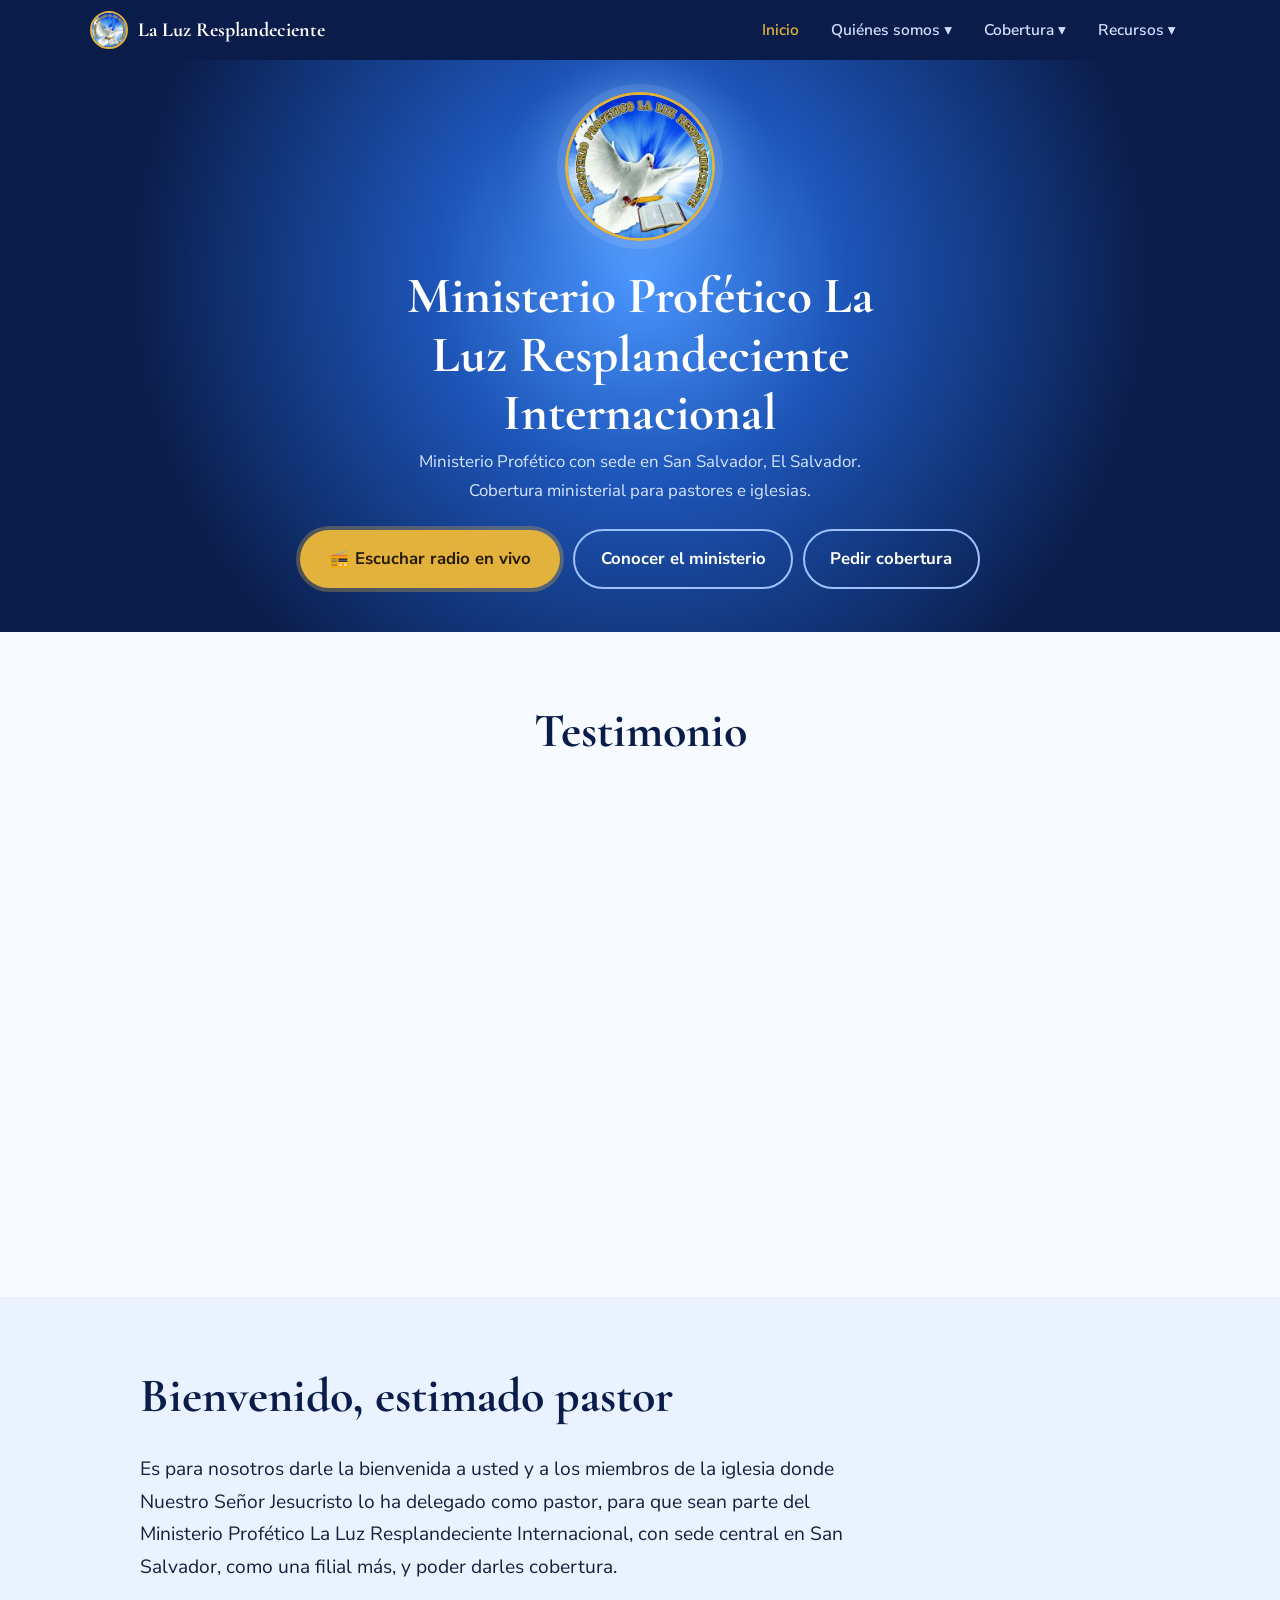
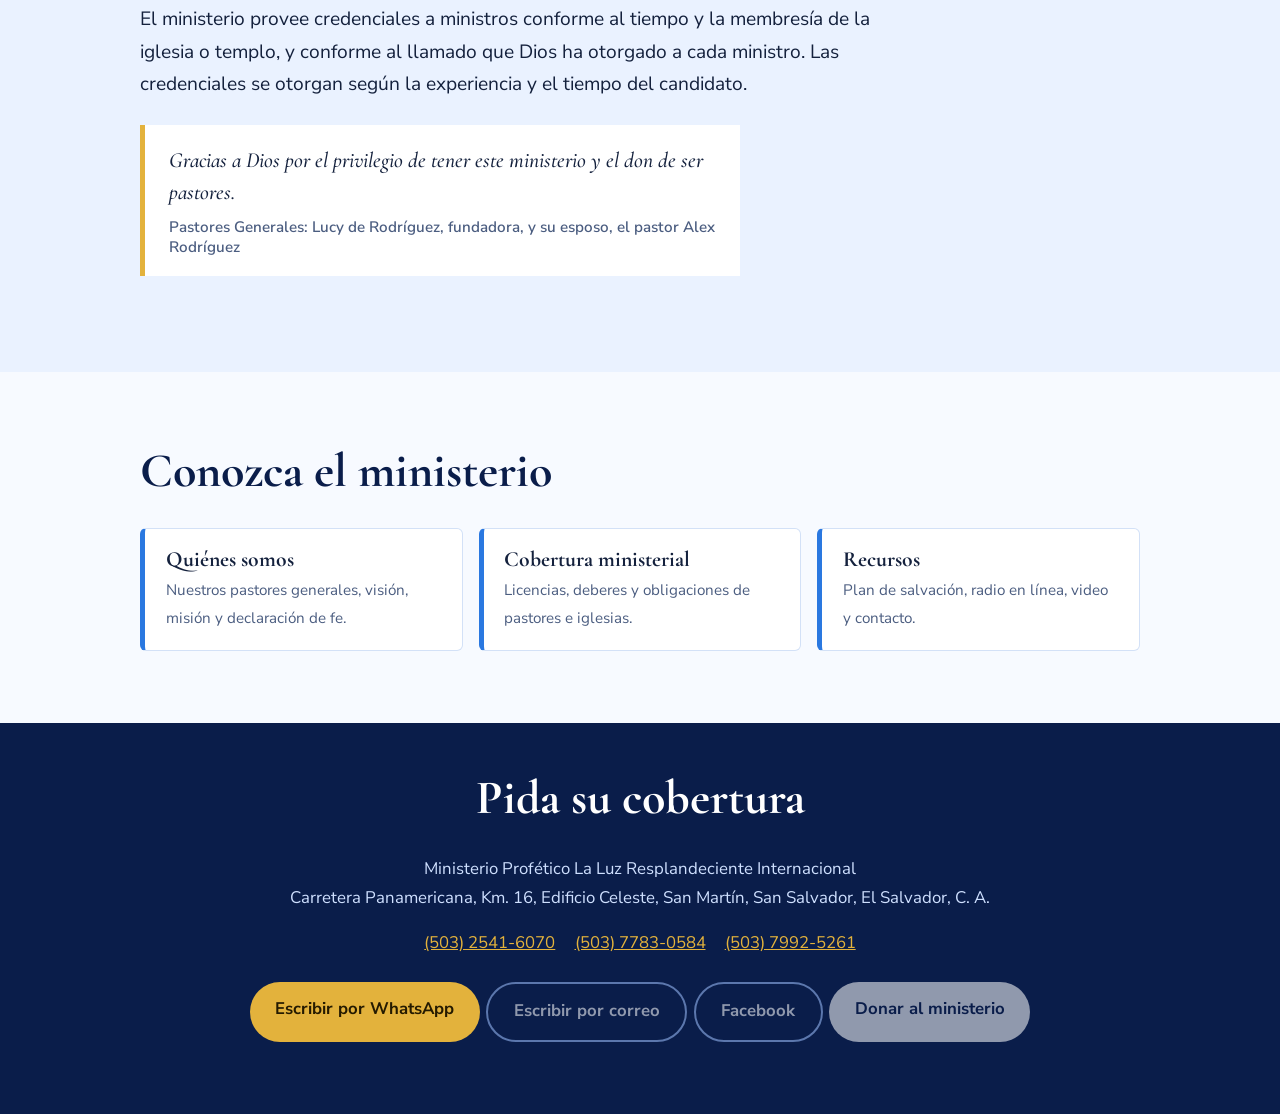
==== commit 22cb0938: "Add files via upload" ====
--- a/index.html
+++ b/index.html
@@ -13,11 +13,13 @@
 <img alt="Logotipo del ministerio" data-img="logo"/>
 <h1 data-f="titulo"></h1>
 <p data-f="subtitulo"></p>
-<a class="btn" href="pastores.html">Conocer el ministerio</a><a class="btn alt" href="contacto.html">Pedir cobertura</a>
+<a class="btn radio" target="_blank" rel="noopener" data-href="multimedia.radio_url">📻 Escuchar radio en vivo</a>
+<a class="btn alt" href="pastores.html">Conocer el ministerio</a><a class="btn alt" href="contacto.html">Pedir cobertura</a>
 </header>
 
 
 <main>
+<section id="testimonio"><div class="w"><h2>Testimonio</h2><div class="testi" id="testSlot"></div></div></section>
 <section id="bienvenida"><div class="w">
 <h2 data-f="bienvenida.titulo"></h2>
 <template data-list="bienvenida.parrafos"><p class="lead" data-f="."></p></template>
--- a/estilo.css
+++ b/estilo.css
@@ -81,3 +81,14 @@
 .card{display:block;text-decoration:none;color:inherit;transition:transform .2s,border-left-color .2s}
 .card:hover{transform:translateY(-3px);border-left-color:var(--gold)}
 footer h2{color:#fff}
+
+.hero{padding:2rem 1.2rem 2.4rem}
+.hero img{width:min(150px,40vw);border-width:3px;box-shadow:0 0 0 8px rgba(255,255,255,.1),0 0 50px 10px rgba(120,180,255,.5)}
+.hero h1{font-size:clamp(1.9rem,5.5vw,3.2rem);margin:1rem auto .3rem;max-width:22ch}
+.hero p{font-size:1.05rem;margin:0 auto 1.2rem}
+.btn.radio{font-size:1.05rem;padding:.9rem 1.8rem;box-shadow:0 0 0 4px rgba(227,178,60,.3)}
+#testimonio h2{text-align:center}
+.testi{max-width:760px;margin:auto}
+.testi iframe{width:100%;aspect-ratio:16/9;border:0;border-radius:6px}
+.testi video{width:100%;border-radius:6px;background:#000}
+.testi .btn{margin:0}
